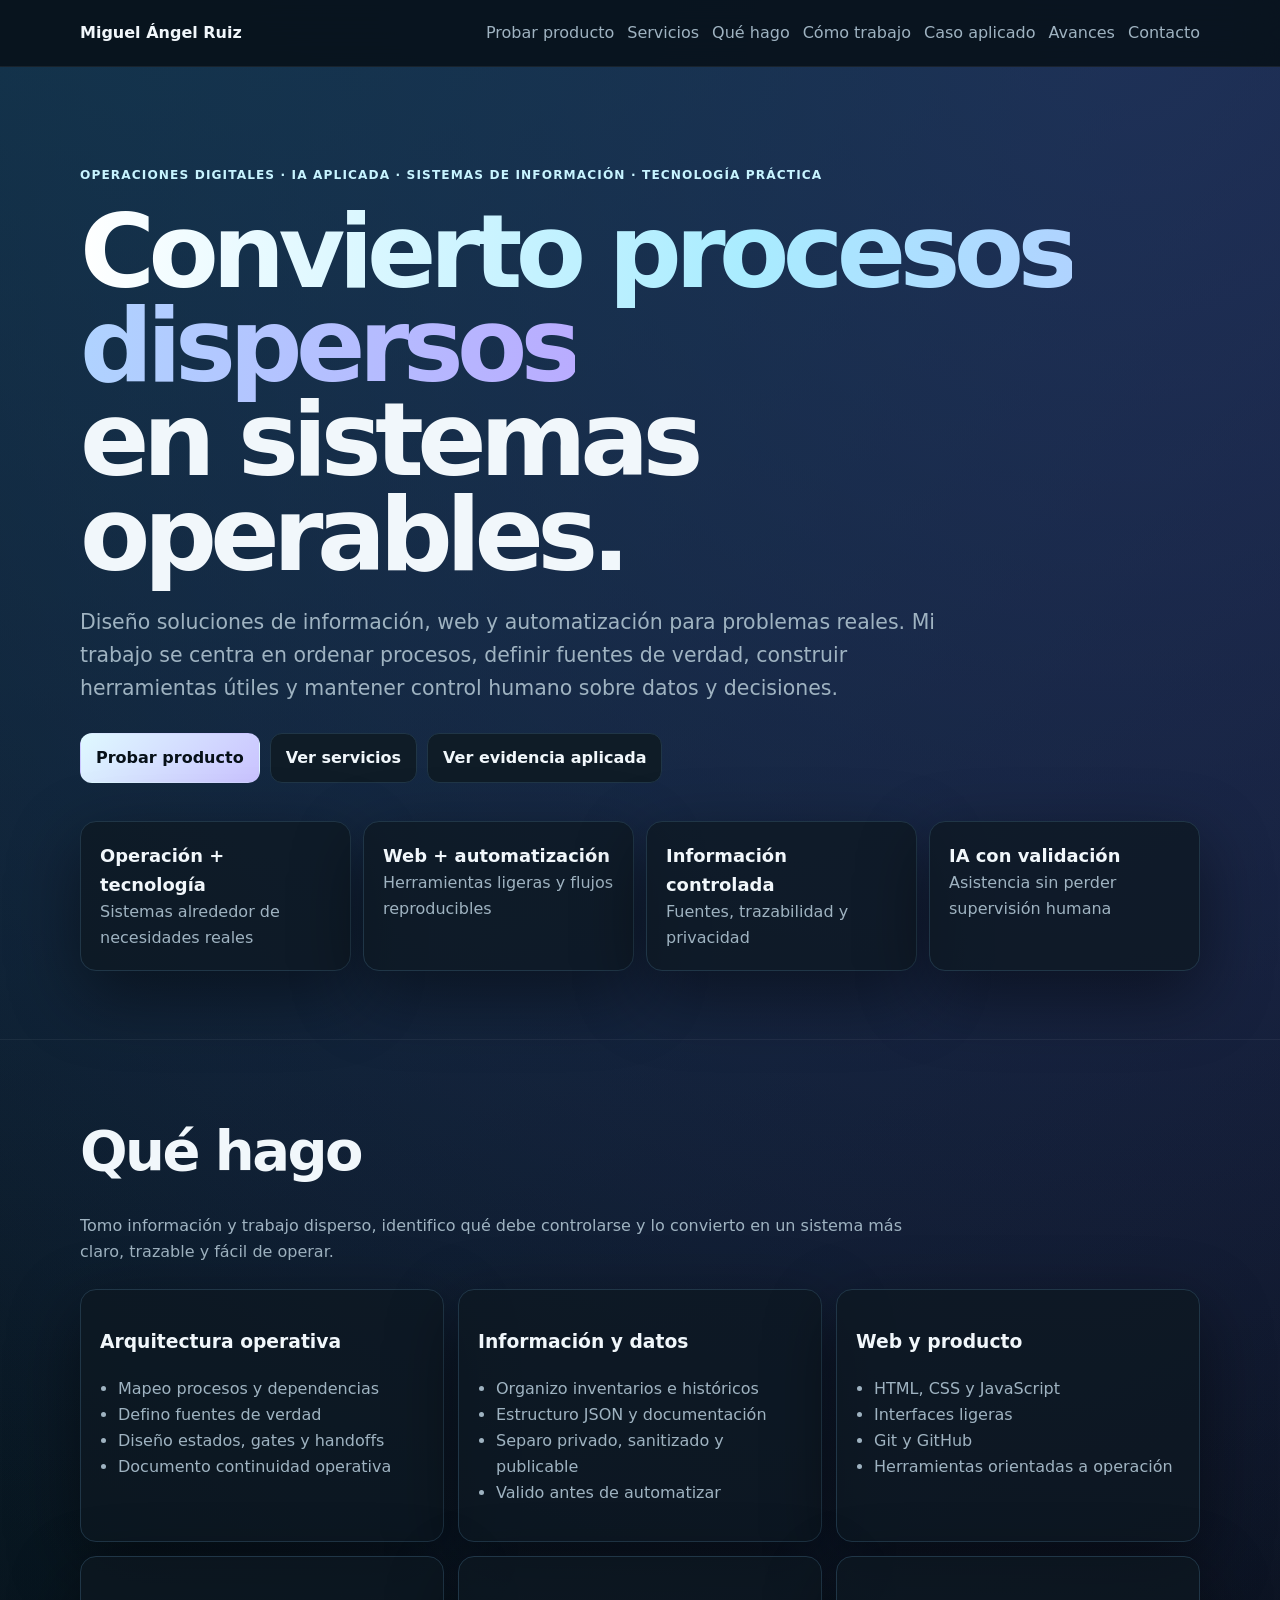
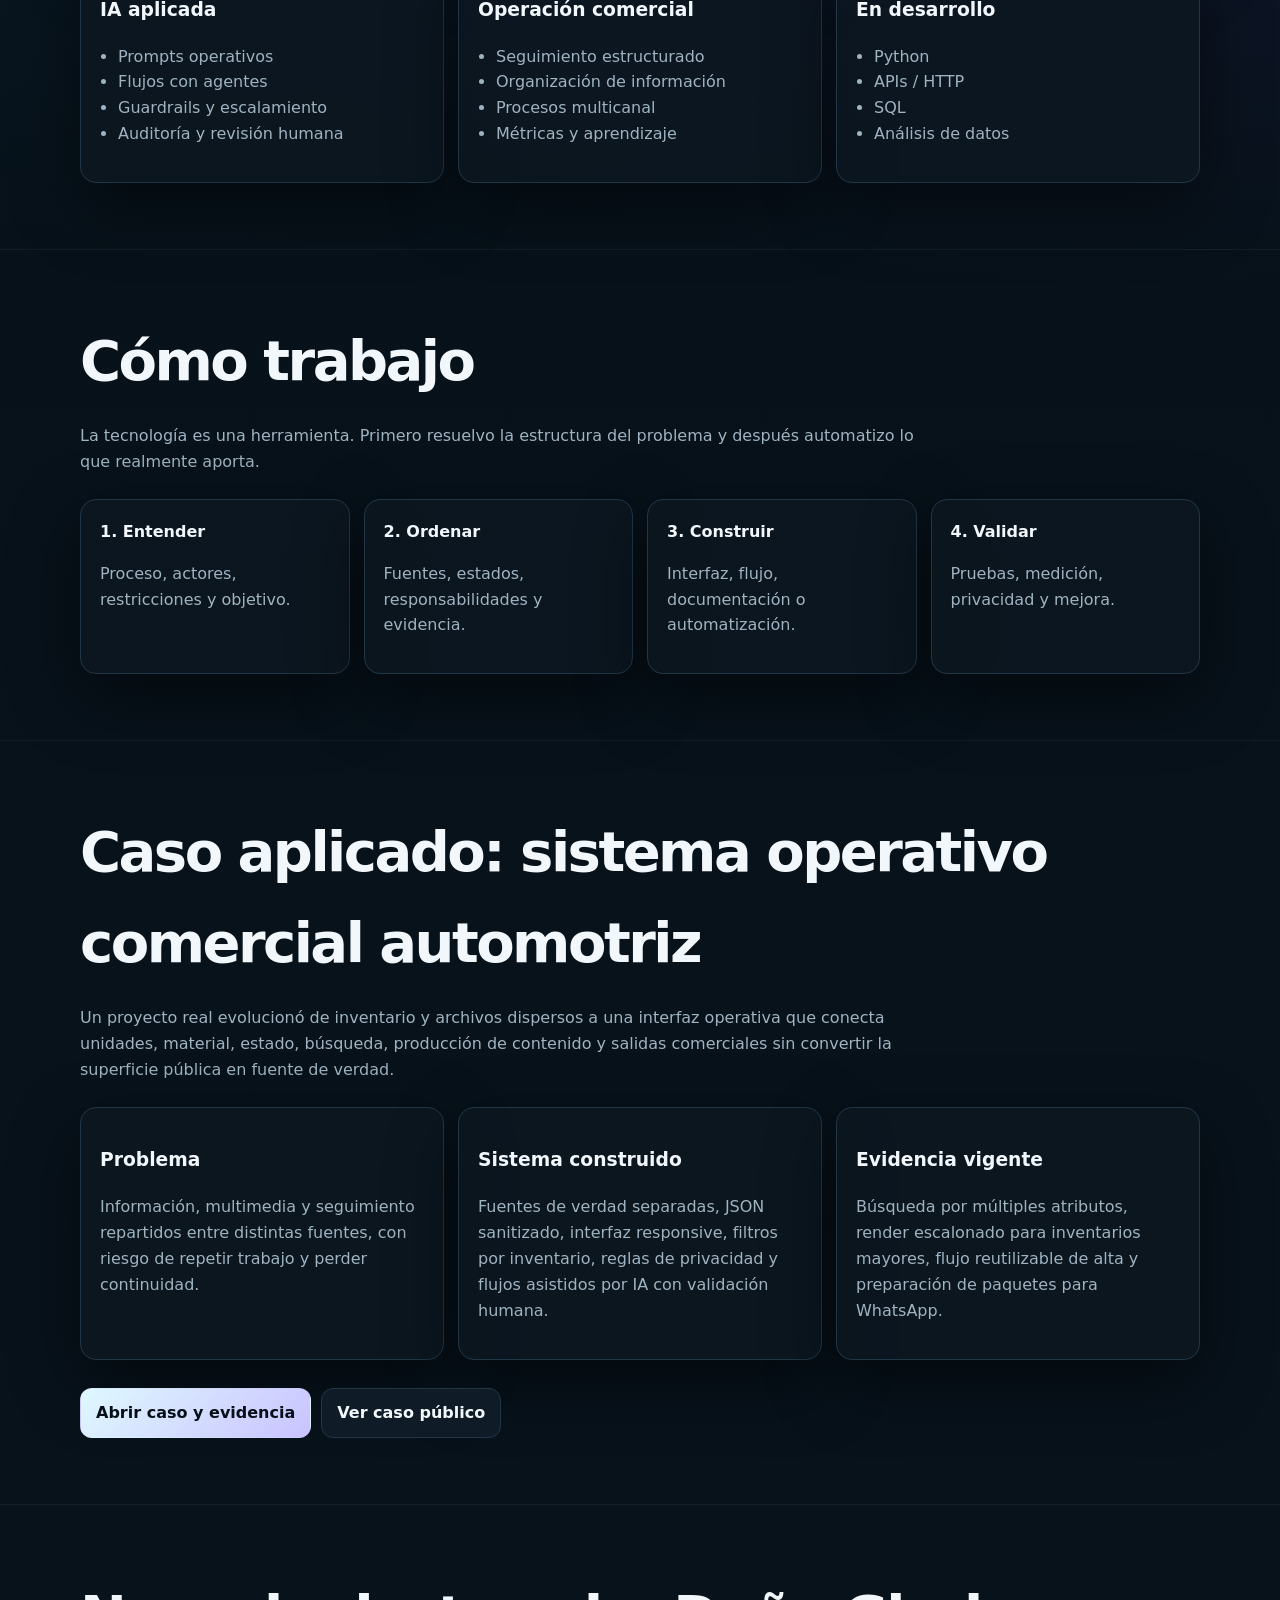
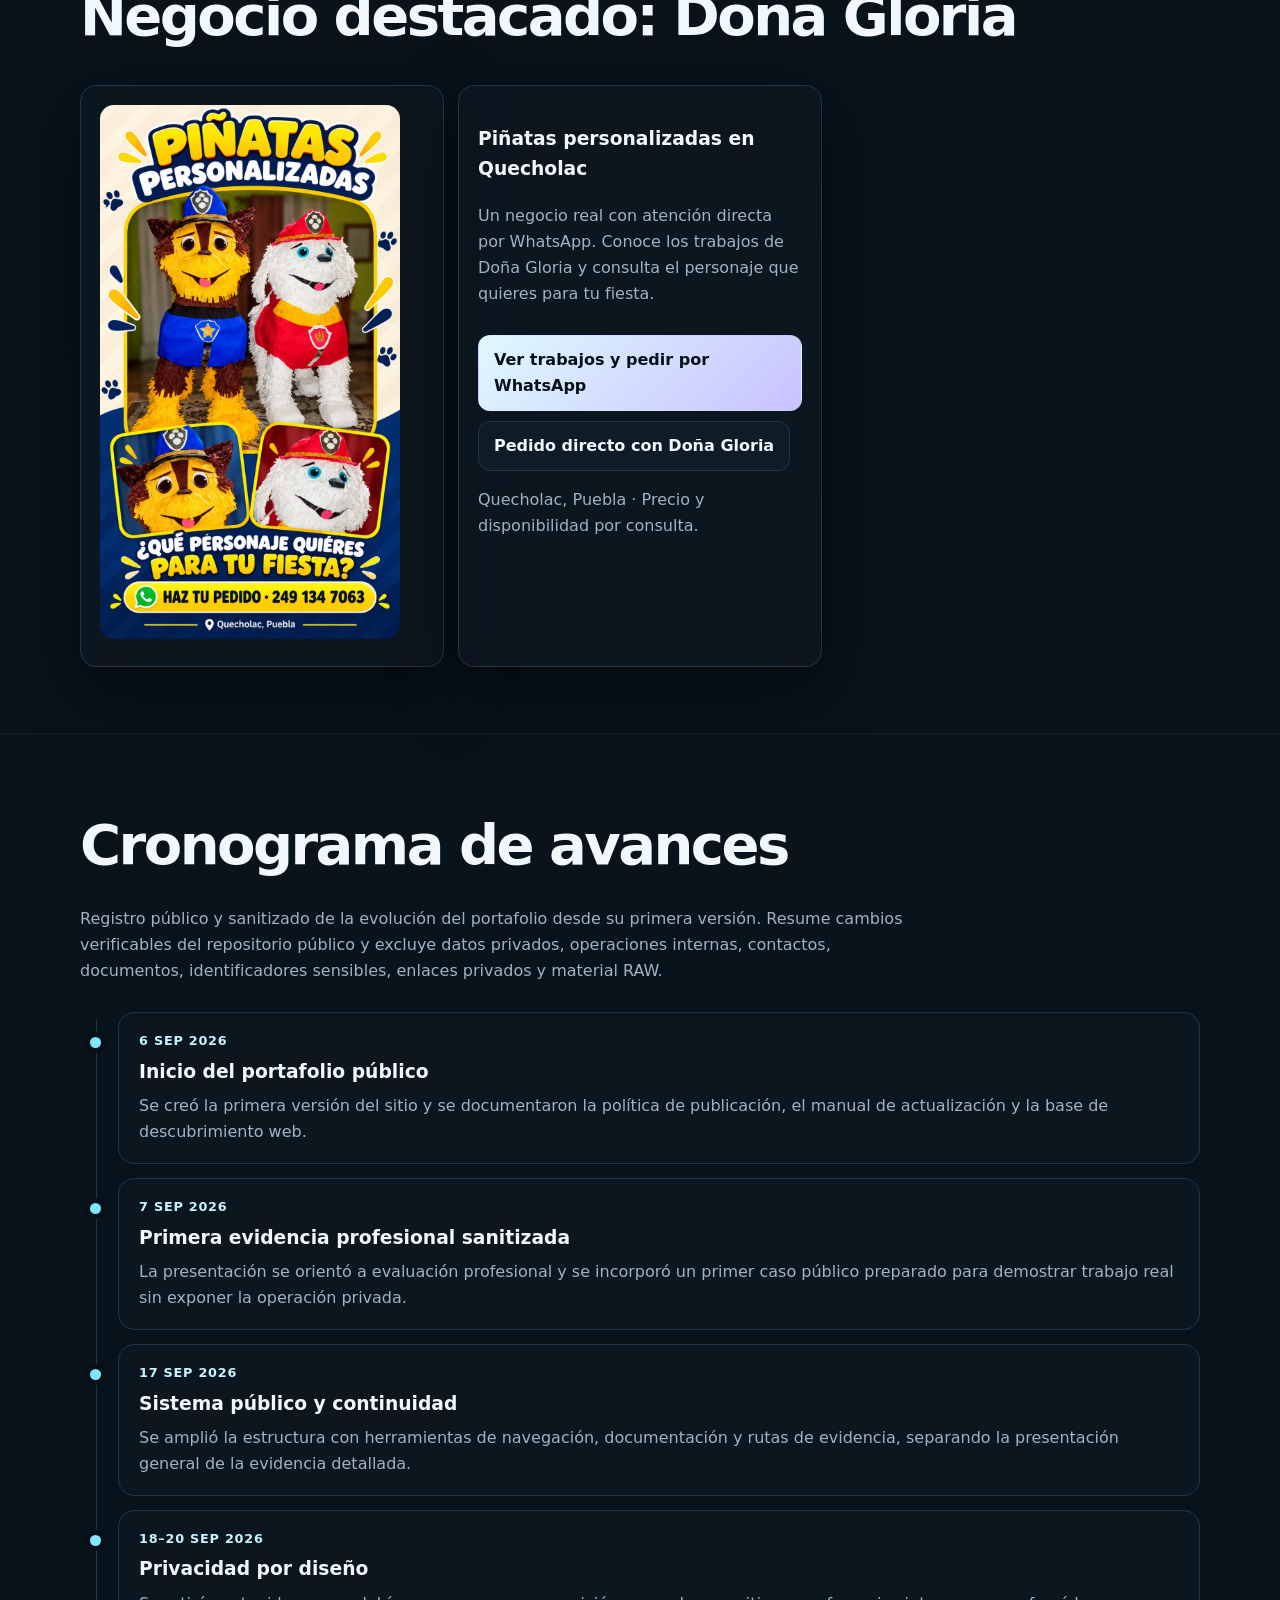
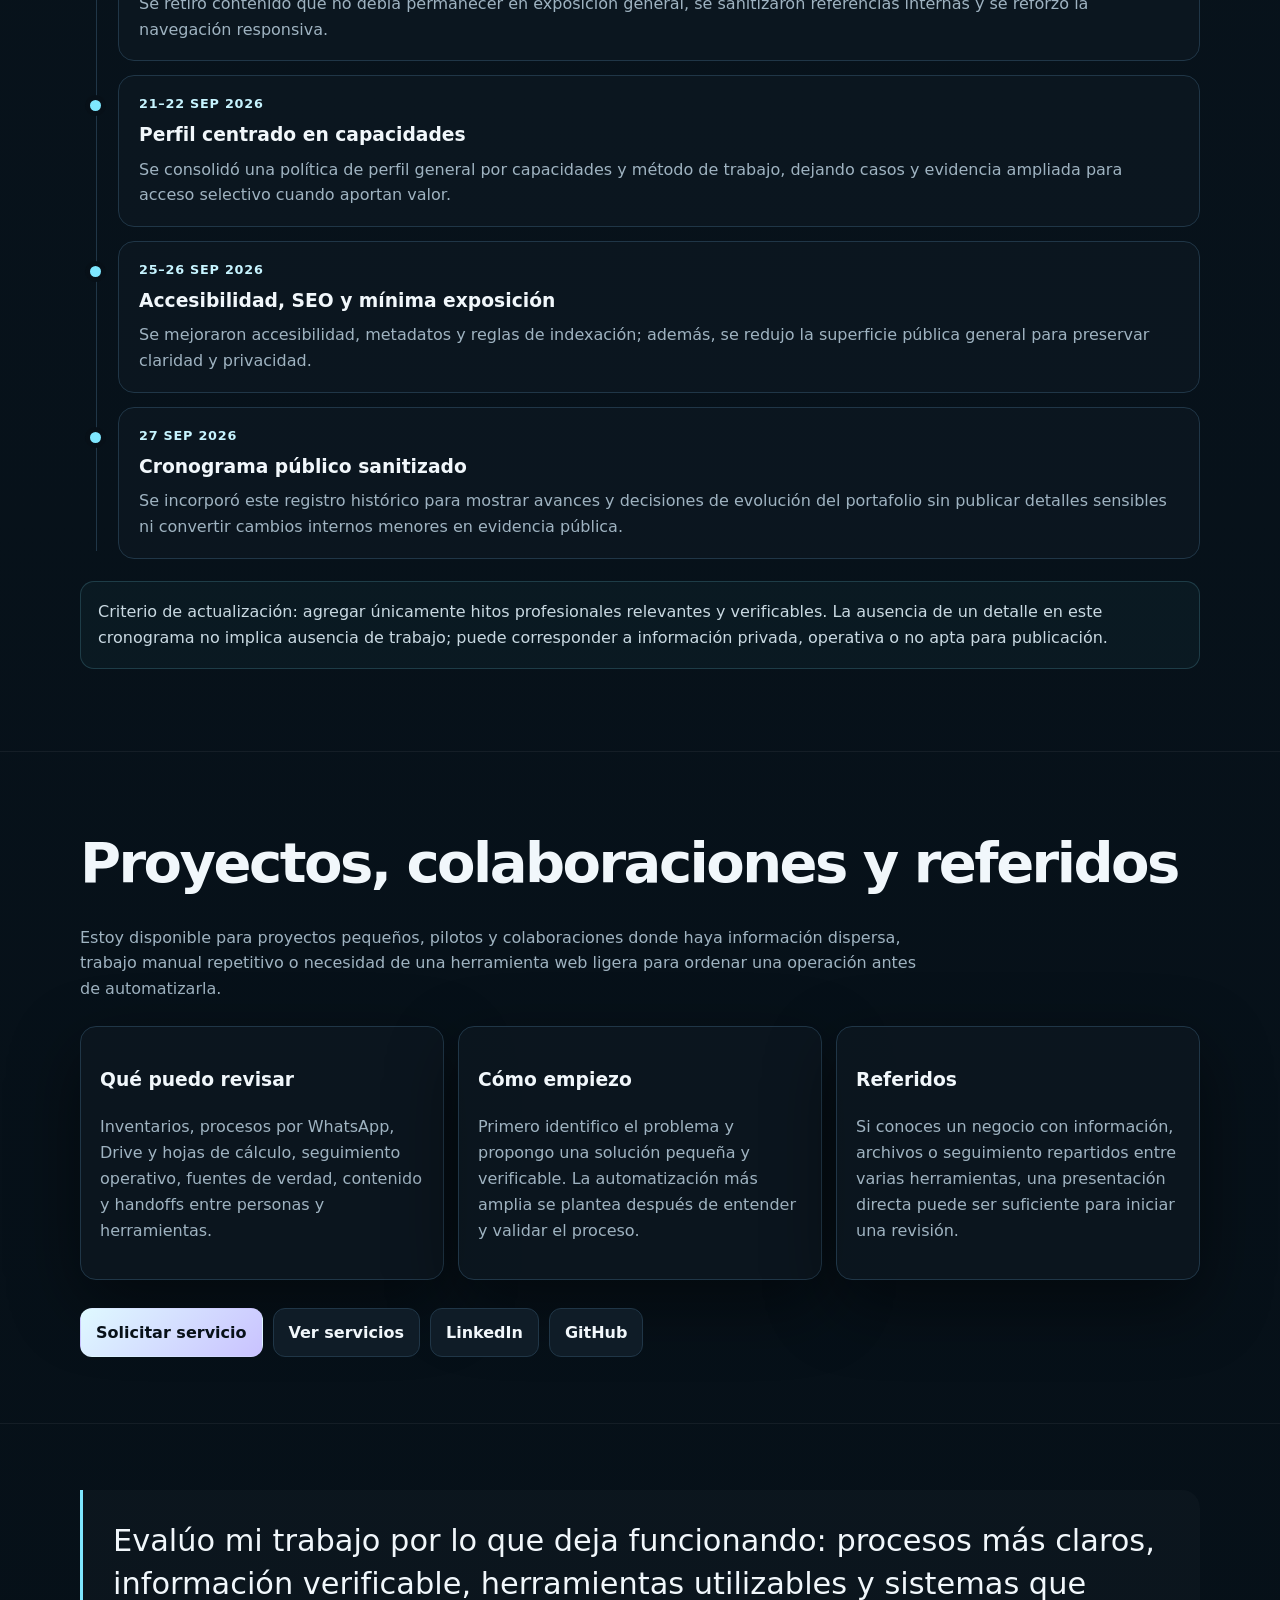
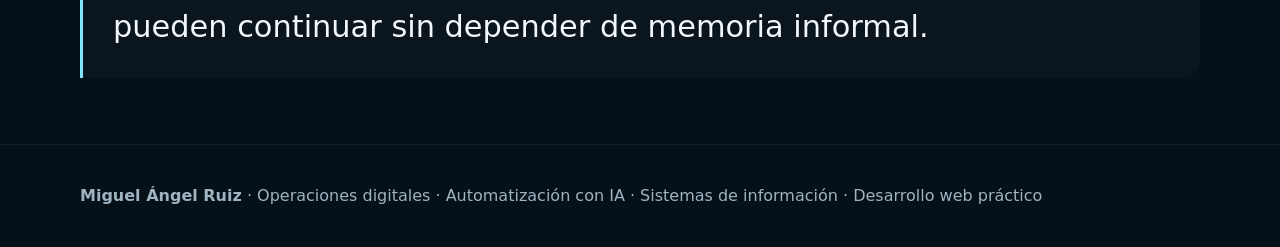
==== index.html @ 65c940d7 "Use verified original PNG for Doña Gloria artwork" ====
<!doctype html>
<html lang="es">
<head>
<meta charset="utf-8">
<meta name="viewport" content="width=device-width,initial-scale=1">
<title>Miguel Ángel Ruiz | Operaciones Digitales, Automatización e IA</title>
<meta name="description" content="Perfil profesional de Miguel Ángel Ruiz: operaciones digitales, automatización con IA, sistemas de información y desarrollo web práctico orientado a problemas reales.">
<meta name="robots" content="index,follow">
<link rel="canonical" href="https://miguelangelruizfull-ai.github.io/">
<meta name="author" content="Miguel Ángel Ruiz">
<meta name="theme-color" content="#071018">
<meta property="og:type" content="website">
<meta property="og:locale" content="es_MX">
<meta property="og:site_name" content="Miguel Ángel Ruiz — Portafolio profesional">
<meta property="og:title" content="Miguel Ángel Ruiz | Operaciones Digitales, Automatización e IA">
<meta property="og:description" content="Operaciones digitales, automatización con IA, sistemas de información y desarrollo web práctico orientado a problemas reales.">
<meta property="og:url" content="https://miguelangelruizfull-ai.github.io/">
<meta name="twitter:card" content="summary">
<meta name="twitter:title" content="Miguel Ángel Ruiz | Operaciones Digitales, Automatización e IA">
<meta name="twitter:description" content="Operaciones digitales, automatización con IA, sistemas de información y desarrollo web práctico orientado a problemas reales.">
<link rel="alternate" hreflang="es-MX" href="https://miguelangelruizfull-ai.github.io/">
<script type="application/ld+json">
{
  "@context": "https://schema.org",
  "@type": "Person",
  "name": "Miguel Ángel Ruiz",
  "url": "https://miguelangelruizfull-ai.github.io/",
  "sameAs": [
    "https://github.com/miguelangelruizfull-ai",
    "https://www.linkedin.com/in/miguel-angel-ruiz-ramirez-8a5991370"
  ],
  "knowsAbout": [
    "Operaciones digitales",
    "Automatización asistida por IA",
    "Sistemas de información",
    "HTML",
    "CSS",
    "JavaScript",
    "Git",
    "GitHub"
  ]
}
</script>
<style>
:root{--bg:#071018;--p:#0d1822;--t:#f1f7fb;--m:#9fb3c1;--l:#203647;--a:#7ee7ff;--max:1120px;--shadow:0 24px 70px #0007}*{box-sizing:border-box}html{scroll-behavior:smooth}body{margin:0;background:radial-gradient(circle at 12% -10%,#123d54 0,transparent 34%),radial-gradient(circle at 88% 0,#2b245b 0,transparent 28%),linear-gradient(180deg,#061018,#08131c 60%,#061018);color:var(--t);font:16px/1.62 system-ui,-apple-system,Segoe UI,sans-serif}.w{width:min(calc(100% - 32px),var(--max));margin:auto}.nav{position:sticky;top:0;z-index:20;background:#071018df;backdrop-filter:blur(18px);border-bottom:1px solid #ffffff10}.navin{min-height:66px;display:flex;justify-content:space-between;align-items:center;gap:18px}.nav a{text-decoration:none;color:inherit}.links{display:flex;gap:13px;flex-wrap:wrap}.links a{color:var(--m)}.hero{padding:94px 0 68px}.k{display:inline-block;color:#c7f4ff;font-weight:850;letter-spacing:.09em;text-transform:uppercase;font-size:.76rem}.hero h1{font-size:clamp(3.2rem,8vw,6.6rem);line-height:.92;letter-spacing:-.065em;margin:18px 0 24px;max-width:1060px}.grad{background:linear-gradient(92deg,#fff,#a9ecff 45%,#b9acff);-webkit-background-clip:text;background-clip:text;color:transparent}.lead{color:var(--m);max-width:880px;font-size:clamp(1.05rem,2vw,1.28rem)}.actions{display:flex;gap:10px;flex-wrap:wrap;margin-top:28px}.btn{display:inline-block;padding:11px 15px;border:1px solid var(--l);border-radius:12px;text-decoration:none;font-weight:800;background:#0f1c27;color:var(--t)}.btn.primary{background:linear-gradient(135deg,#dff9ff,#c9c2ff);color:#071018;border-color:transparent}.stats{display:grid;grid-template-columns:repeat(4,1fr);gap:12px;margin-top:38px}.stat,.box{background:#0c1721bf;border:1px solid var(--l);border-radius:16px;padding:19px;box-shadow:var(--shadow)}.stat b{display:block;font-size:1.12rem}.stat span,.mut{color:var(--m)}section{padding:66px 0;border-top:1px solid #ffffff0e}h2{font-size:clamp(2.1rem,4.5vw,3.5rem);letter-spacing:-.045em;margin:0 0 12px}.intro{color:var(--m);max-width:850px}.cap{display:grid;grid-template-columns:repeat(3,1fr);gap:14px;margin-top:24px}.cap ul{padding-left:18px;color:var(--m)}.flow{display:grid;grid-template-columns:repeat(4,1fr);gap:14px;margin-top:24px}.timeline{position:relative;margin-top:28px;display:grid;gap:14px}.timeline::before{content:"";position:absolute;left:16px;top:8px;bottom:8px;width:1px;background:var(--l)}.milestone{position:relative;margin-left:38px;background:#0c1721bf;border:1px solid var(--l);border-radius:16px;padding:18px 20px}.milestone::before{content:"";position:absolute;left:-29px;top:24px;width:11px;height:11px;border-radius:50%;background:var(--a);box-shadow:0 0 0 5px #071018}.milestone time{display:block;color:#c7f4ff;font-size:.8rem;font-weight:850;letter-spacing:.06em;text-transform:uppercase;margin-bottom:5px}.milestone h3{margin:0 0 6px}.milestone p{margin:0;color:var(--m)}.statement{padding:30px;border-left:3px solid var(--a);background:#ffffff05;border-radius:0 18px 18px 0;font-size:clamp(1.2rem,3vw,1.9rem);line-height:1.4}.notice{border:1px solid #7ee7ff2c;background:#7ee7ff09;border-radius:14px;padding:17px;color:#c9d9e2;margin-top:22px}footer{padding:38px 0;color:var(--m);border-top:1px solid #ffffff0e}@media(max-width:900px){.stats,.cap,.flow{grid-template-columns:1fr 1fr}.navin{align-items:flex-start;flex-direction:column;padding:11px 0}.links{width:100%;overflow-x:auto;white-space:nowrap;padding-bottom:5px}}@media(max-width:580px){.stats,.cap,.flow{grid-template-columns:1fr}.hero{padding-top:62px}.hero h1{font-size:clamp(3rem,16vw,5rem)}}
/* accessibility-root-task */
.skip-link{position:fixed;left:16px;top:12px;z-index:100;padding:10px 14px;border-radius:10px;background:#fff;color:#071018;font-weight:850;text-decoration:none;transform:translateY(-180%);transition:transform .15s ease}
.skip-link:focus{transform:none}
a:focus-visible,button:focus-visible,input:focus-visible{outline:3px solid var(--a);outline-offset:3px}
.links a,.btn{min-height:44px;display:inline-flex;align-items:center}
[id]{scroll-margin-top:86px}
@media(prefers-reduced-motion:reduce){html{scroll-behavior:auto}*,*::before,*::after{animation-duration:.01ms!important;animation-iteration-count:1!important;transition-duration:.01ms!important;scroll-behavior:auto!important}}
@media(forced-colors:active){.grad{background:none;color:CanvasText}.btn.primary{background:ButtonFace;color:ButtonText;border:1px solid ButtonText}.skip-link{background:Canvas;color:CanvasText;border:1px solid CanvasText}}
</style>
</head>
<body>
<a class="skip-link" href="#inicio">Saltar al contenido principal</a>
<nav class="nav" aria-label="Navegación principal"><div class="w navin"><a href="#inicio"><b>Miguel Ángel Ruiz</b></a><div class="links"><a href="probar.html">Probar producto</a><a href="servicios.html">Servicios</a><a href="#capacidad">Qué hago</a><a href="#metodo">Cómo trabajo</a><a href="#caso">Caso aplicado</a><a href="#avances">Avances</a><a href="#contacto">Contacto</a></div></div></nav>
<main id="inicio" tabindex="-1">
<header class="hero"><div class="w"><div class="k">Operaciones digitales · IA aplicada · Sistemas de información · Tecnología práctica</div><h1><span class="grad">Convierto procesos dispersos</span><br>en sistemas operables.</h1><p class="lead">Diseño soluciones de información, web y automatización para problemas reales. Mi trabajo se centra en ordenar procesos, definir fuentes de verdad, construir herramientas útiles y mantener control humano sobre datos y decisiones.</p><div class="actions"><a class="btn primary" href="probar.html">Probar producto</a><a class="btn" href="servicios.html">Ver servicios</a><a class="btn" href="/casos/afl-autos/" target="_blank" rel="noopener noreferrer">Ver evidencia aplicada</a></div><div class="stats"><div class="stat"><b>Operación + tecnología</b><span>Sistemas alrededor de necesidades reales</span></div><div class="stat"><b>Web + automatización</b><span>Herramientas ligeras y flujos reproducibles</span></div><div class="stat"><b>Información controlada</b><span>Fuentes, trazabilidad y privacidad</span></div><div class="stat"><b>IA con validación</b><span>Asistencia sin perder supervisión humana</span></div></div></div></header>

<section id="capacidad"><div class="w"><h2>Qué hago</h2><p class="intro">Tomo información y trabajo disperso, identifico qué debe controlarse y lo convierto en un sistema más claro, trazable y fácil de operar.</p><div class="cap"><div class="box"><h3>Arquitectura operativa</h3><ul><li>Mapeo procesos y dependencias</li><li>Defino fuentes de verdad</li><li>Diseño estados, gates y handoffs</li><li>Documento continuidad operativa</li></ul></div><div class="box"><h3>Información y datos</h3><ul><li>Organizo inventarios e históricos</li><li>Estructuro JSON y documentación</li><li>Separo privado, sanitizado y publicable</li><li>Valido antes de automatizar</li></ul></div><div class="box"><h3>Web y producto</h3><ul><li>HTML, CSS y JavaScript</li><li>Interfaces ligeras</li><li>Git y GitHub</li><li>Herramientas orientadas a operación</li></ul></div><div class="box"><h3>IA aplicada</h3><ul><li>Prompts operativos</li><li>Flujos con agentes</li><li>Guardrails y escalamiento</li><li>Auditoría y revisión humana</li></ul></div><div class="box"><h3>Operación comercial</h3><ul><li>Seguimiento estructurado</li><li>Organización de información</li><li>Procesos multicanal</li><li>Métricas y aprendizaje</li></ul></div><div class="box"><h3>En desarrollo</h3><ul><li>Python</li><li>APIs / HTTP</li><li>SQL</li><li>Análisis de datos</li></ul></div></div></div></section>

<section id="metodo"><div class="w"><h2>Cómo trabajo</h2><p class="intro">La tecnología es una herramienta. Primero resuelvo la estructura del problema y después automatizo lo que realmente aporta.</p><div class="flow"><div class="box"><b>1. Entender</b><p class="mut">Proceso, actores, restricciones y objetivo.</p></div><div class="box"><b>2. Ordenar</b><p class="mut">Fuentes, estados, responsabilidades y evidencia.</p></div><div class="box"><b>3. Construir</b><p class="mut">Interfaz, flujo, documentación o automatización.</p></div><div class="box"><b>4. Validar</b><p class="mut">Pruebas, medición, privacidad y mejora.</p></div></div></div></section>


<section id="caso"><div class="w">
<h2>Caso aplicado: sistema operativo comercial automotriz</h2>
<p class="intro">Un proyecto real evolucionó de inventario y archivos dispersos a una interfaz operativa que conecta unidades, material, estado, búsqueda, producción de contenido y salidas comerciales sin convertir la superficie pública en fuente de verdad.</p>
<div class="cap">
  <div class="box"><h3>Problema</h3><p class="mut">Información, multimedia y seguimiento repartidos entre distintas fuentes, con riesgo de repetir trabajo y perder continuidad.</p></div>
  <div class="box"><h3>Sistema construido</h3><p class="mut">Fuentes de verdad separadas, JSON sanitizado, interfaz responsive, filtros por inventario, reglas de privacidad y flujos asistidos por IA con validación humana.</p></div>
  <div class="box"><h3>Evidencia vigente</h3><p class="mut">Búsqueda por múltiples atributos, render escalonado para inventarios mayores, flujo reutilizable de alta y preparación de paquetes para WhatsApp.</p></div>
</div>
<div class="actions"><a class="btn primary" href="/casos/afl-autos/" target="_blank" rel="noopener noreferrer">Abrir caso y evidencia</a><a class="btn" href="/casos/afl-autos/" target="_blank" rel="noopener noreferrer">Ver caso público</a></div>
</div></section>

<section id="negocio-destacado"><div class="w"><h2>Negocio destacado: Doña Gloria</h2><div class="cap"><div class="box"><img src="/assets/dona-gloria-pinatas.png" alt="Piñatas personalizadas de Doña Gloria en Quecholac" width="300" height="533" loading="lazy" style="width:100%;max-width:300px;height:auto;border-radius:14px"></div><div class="box" style="grid-column:auto"><h3>Piñatas personalizadas en Quecholac</h3><p class="mut">Un negocio real con atención directa por WhatsApp. Conoce los trabajos de Doña Gloria y consulta el personaje que quieres para tu fiesta.</p><div class="actions"><a class="btn primary" href="/negocios/pinatas-personalizadas-quecholac/">Ver trabajos y pedir por WhatsApp</a><a class="btn" href="https://wa.me/522491347063?text=Hola%20Do%C3%B1a%20Gloria%2C%20vi%20sus%20pi%C3%B1atas%20personalizadas%20en%20Quecholac%20y%20quiero%20consultar%20un%20pedido." target="_blank" rel="noopener noreferrer">Pedido directo con Doña Gloria</a></div><p class="mut">Quecholac, Puebla · Precio y disponibilidad por consulta.</p></div></div></div></section>
<section id="avances"><div class="w">
<h2>Cronograma de avances</h2>
<p class="intro">Registro público y sanitizado de la evolución del portafolio desde su primera versión. Resume cambios verificables del repositorio público y excluye datos privados, operaciones internas, contactos, documentos, identificadores sensibles, enlaces privados y material RAW.</p>
<div class="timeline" aria-label="Cronograma de avances del portafolio">
<article class="milestone"><time datetime="2026-09-06">6 sep 2026</time><h3>Inicio del portafolio público</h3><p>Se creó la primera versión del sitio y se documentaron la política de publicación, el manual de actualización y la base de descubrimiento web.</p></article>
<article class="milestone"><time datetime="2026-09-07">7 sep 2026</time><h3>Primera evidencia profesional sanitizada</h3><p>La presentación se orientó a evaluación profesional y se incorporó un primer caso público preparado para demostrar trabajo real sin exponer la operación privada.</p></article>
<article class="milestone"><time datetime="2026-09-17">17 sep 2026</time><h3>Sistema público y continuidad</h3><p>Se amplió la estructura con herramientas de navegación, documentación y rutas de evidencia, separando la presentación general de la evidencia detallada.</p></article>
<article class="milestone"><time datetime="2026-09-18">18–20 sep 2026</time><h3>Privacidad por diseño</h3><p>Se retiró contenido que no debía permanecer en exposición general, se sanitizaron referencias internas y se reforzó la navegación responsiva.</p></article>
<article class="milestone"><time datetime="2026-09-21">21–22 sep 2026</time><h3>Perfil centrado en capacidades</h3><p>Se consolidó una política de perfil general por capacidades y método de trabajo, dejando casos y evidencia ampliada para acceso selectivo cuando aportan valor.</p></article>
<article class="milestone"><time datetime="2026-09-25">25–26 sep 2026</time><h3>Accesibilidad, SEO y mínima exposición</h3><p>Se mejoraron accesibilidad, metadatos y reglas de indexación; además, se redujo la superficie pública general para preservar claridad y privacidad.</p></article>
<article class="milestone"><time datetime="2026-09-27">27 sep 2026</time><h3>Cronograma público sanitizado</h3><p>Se incorporó este registro histórico para mostrar avances y decisiones de evolución del portafolio sin publicar detalles sensibles ni convertir cambios internos menores en evidencia pública.</p></article>
</div>
<p class="notice">Criterio de actualización: agregar únicamente hitos profesionales relevantes y verificables. La ausencia de un detalle en este cronograma no implica ausencia de trabajo; puede corresponder a información privada, operativa o no apta para publicación.</p>
</div></section>

<section id="contacto"><div class="w">
<h2>Proyectos, colaboraciones y referidos</h2>
<p class="intro">Estoy disponible para proyectos pequeños, pilotos y colaboraciones donde haya información dispersa, trabajo manual repetitivo o necesidad de una herramienta web ligera para ordenar una operación antes de automatizarla.</p>
<div class="cap">
  <div class="box"><h3>Qué puedo revisar</h3><p class="mut">Inventarios, procesos por WhatsApp, Drive y hojas de cálculo, seguimiento operativo, fuentes de verdad, contenido y handoffs entre personas y herramientas.</p></div>
  <div class="box"><h3>Cómo empiezo</h3><p class="mut">Primero identifico el problema y propongo una solución pequeña y verificable. La automatización más amplia se plantea después de entender y validar el proceso.</p></div>
  <div class="box"><h3>Referidos</h3><p class="mut">Si conoces un negocio con información, archivos o seguimiento repartidos entre varias herramientas, una presentación directa puede ser suficiente para iniciar una revisión.</p></div>
</div>
<div class="actions"><a class="btn primary" href="servicios.html#solicitar">Solicitar servicio</a><a class="btn" href="servicios.html">Ver servicios</a><a class="btn" href="https://www.linkedin.com/in/miguel-angel-ruiz-ramirez-8a5991370" target="_blank" rel="me noopener noreferrer">LinkedIn</a><a class="btn" href="https://github.com/miguelangelruizfull-ai" target="_blank" rel="me noopener noreferrer">GitHub</a></div>
</div></section>

<section><div class="w"><div class="statement">Evalúo mi trabajo por lo que deja funcionando: procesos más claros, información verificable, herramientas utilizables y sistemas que pueden continuar sin depender de memoria informal.</div></div></section>

</main>
<footer><div class="w"><b>Miguel Ángel Ruiz</b> · Operaciones digitales · Automatización con IA · Sistemas de información · Desarrollo web práctico</div></footer>
</body>
</html>
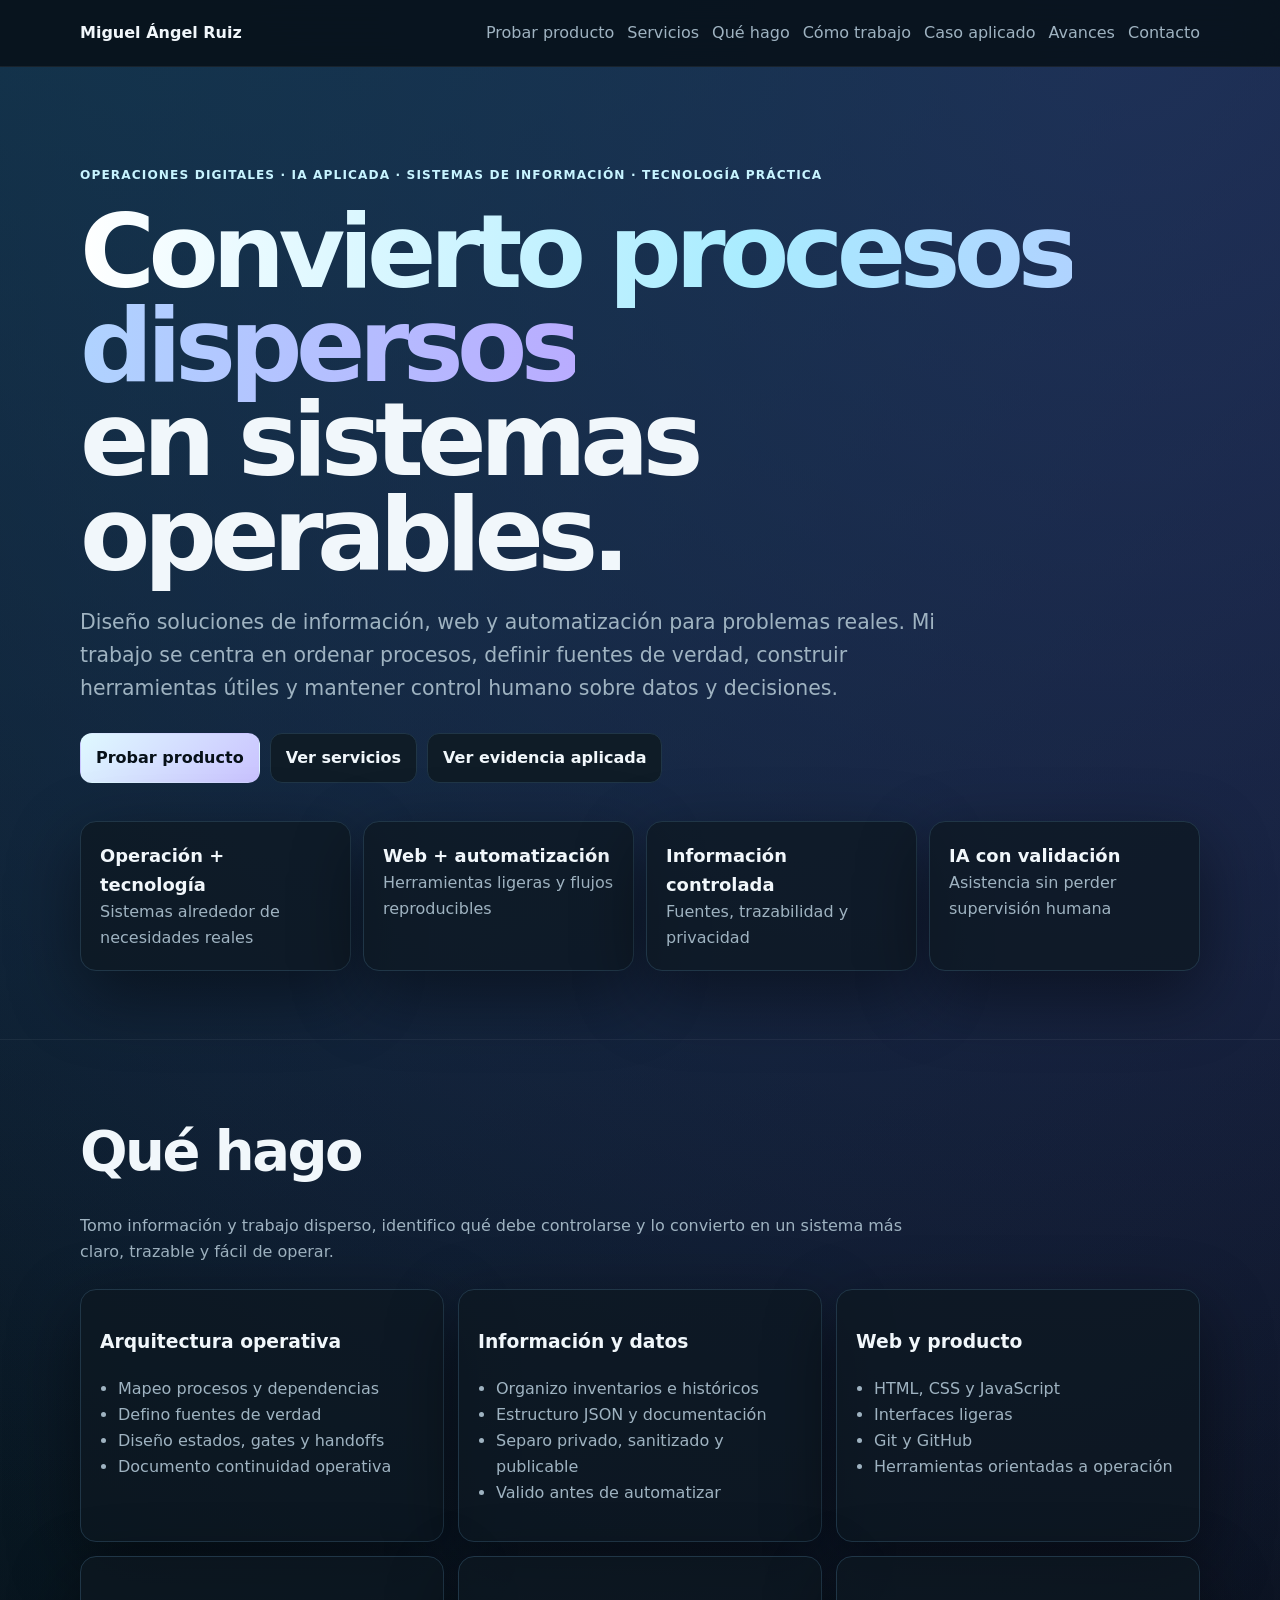
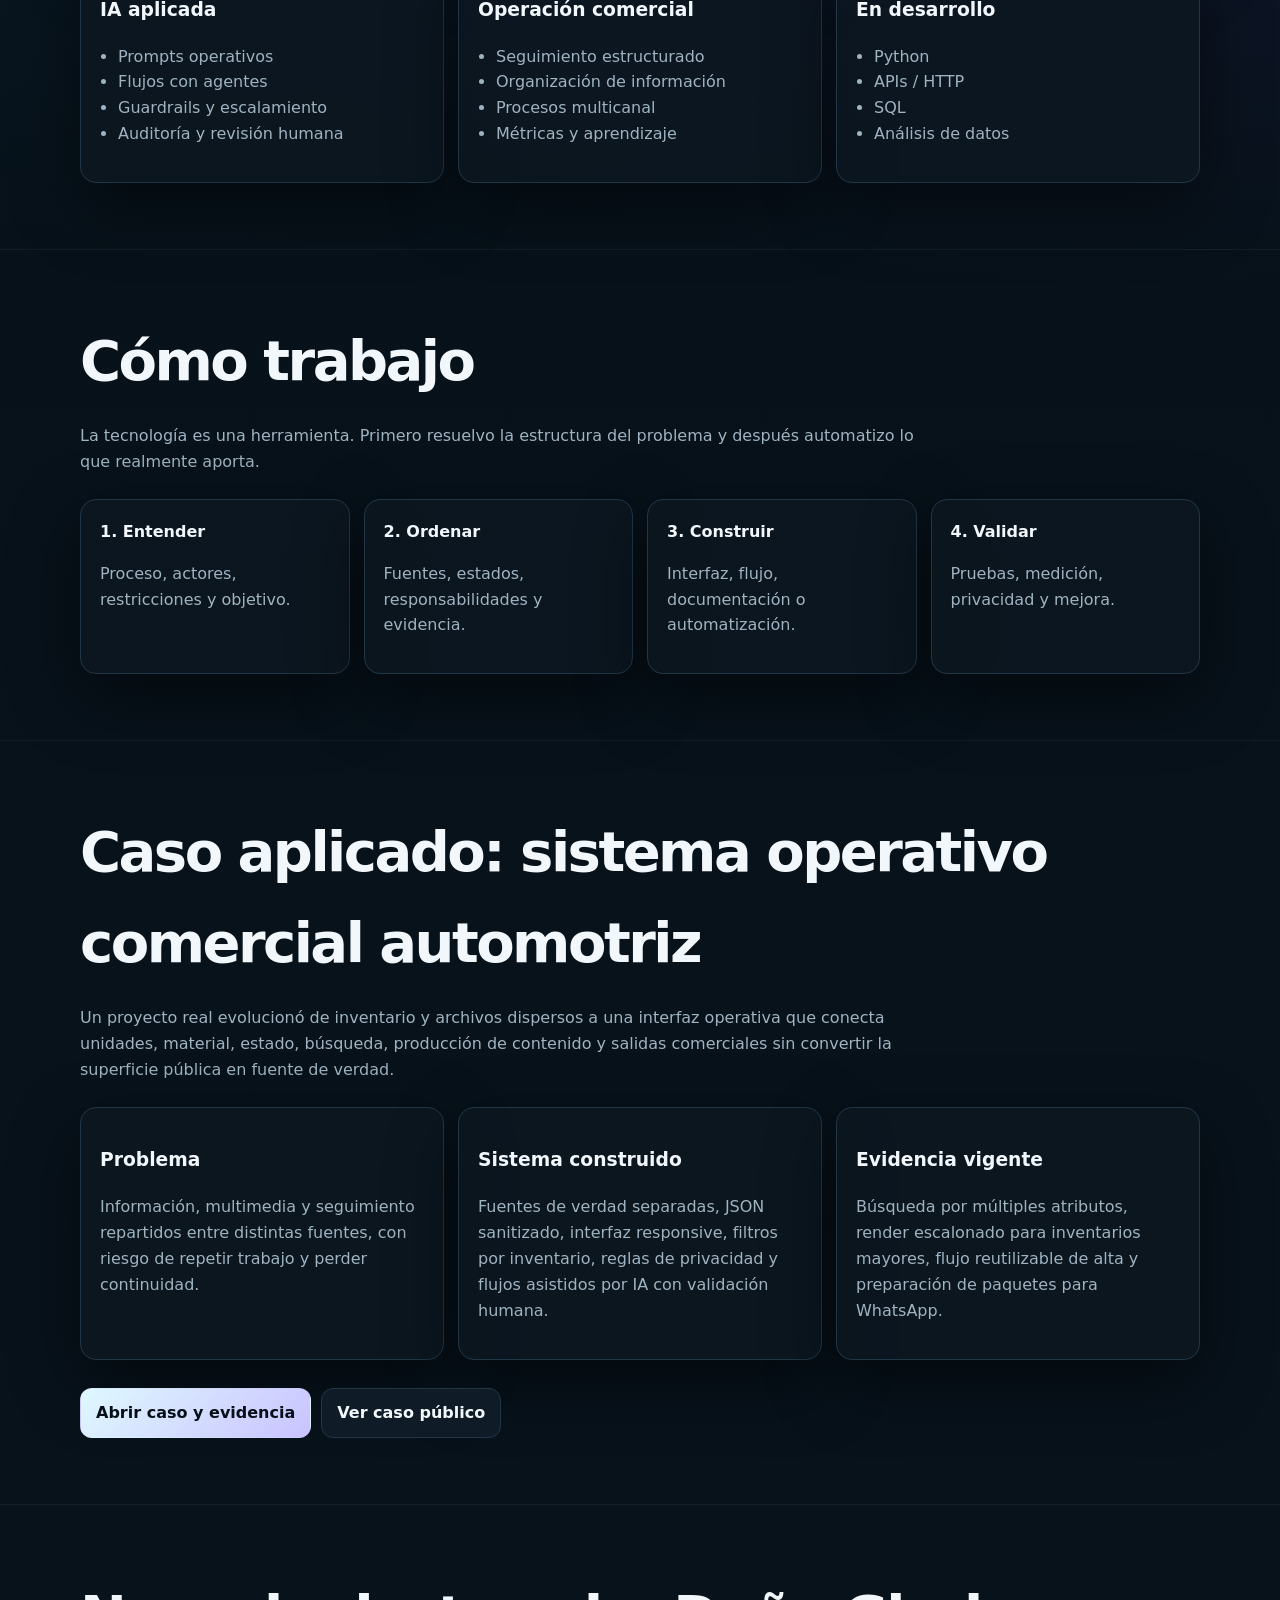
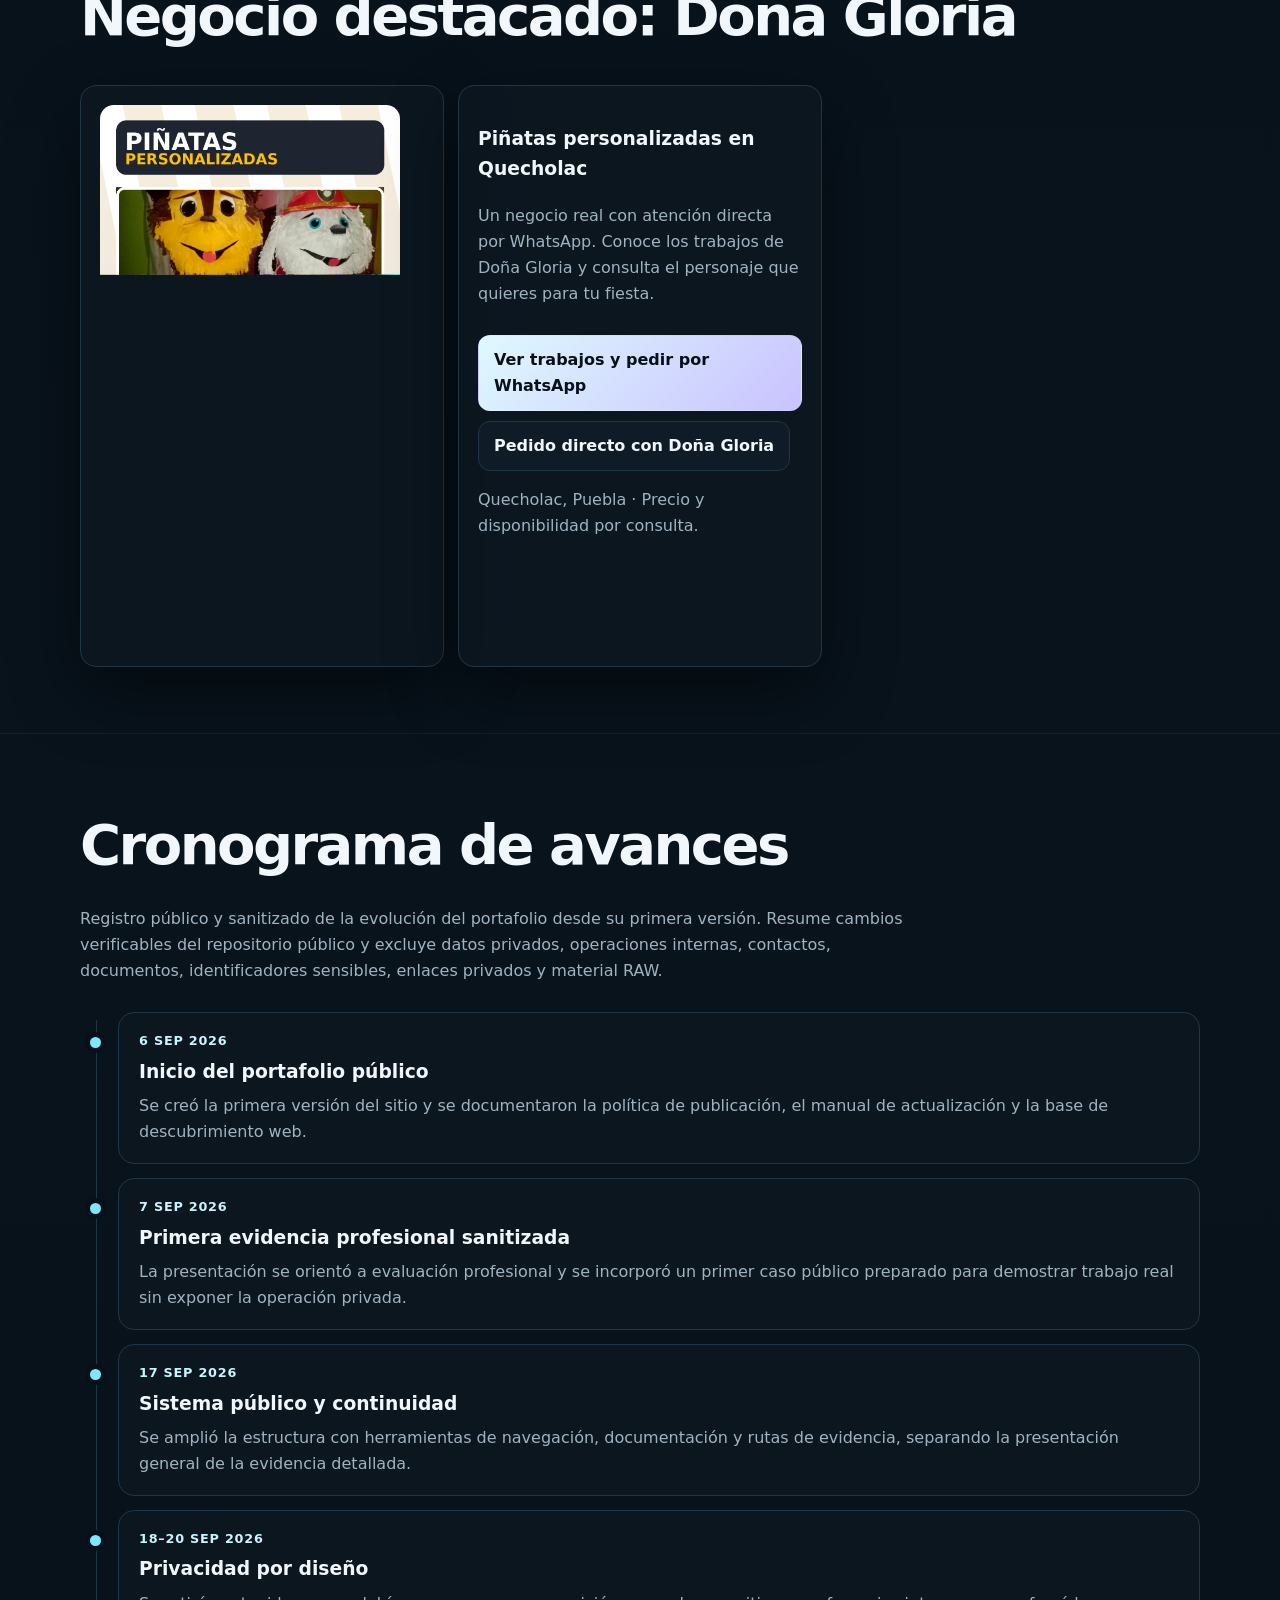
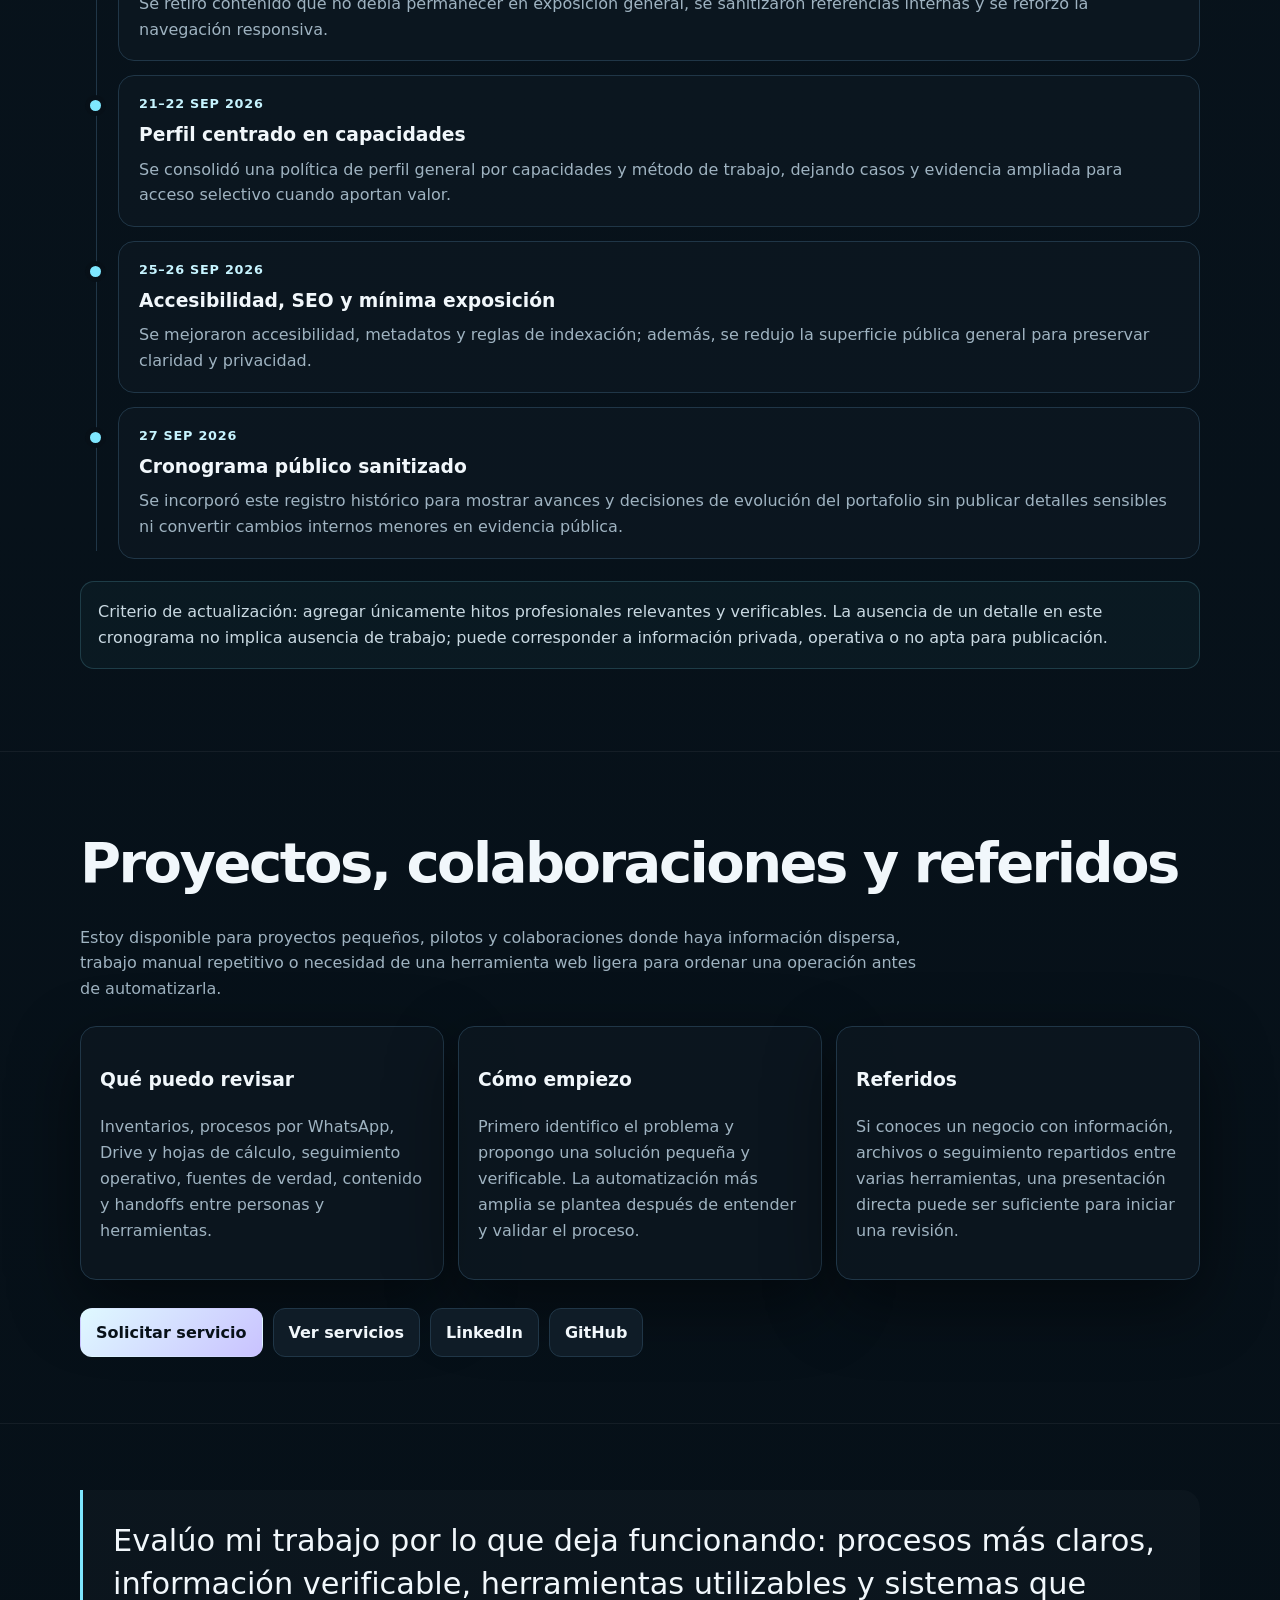
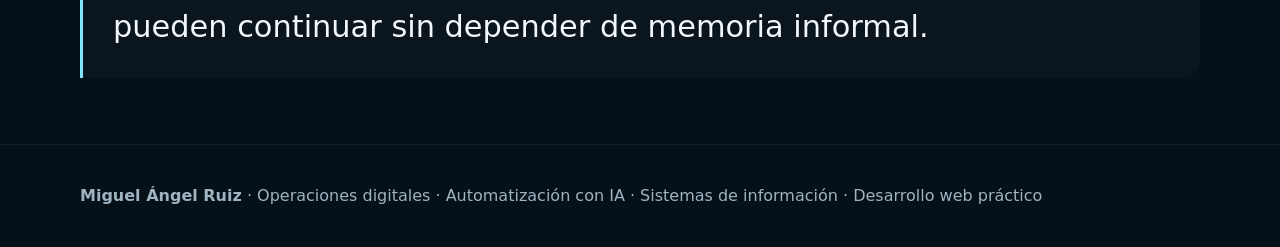
==== commit c603b259: "Publish full-resolution Drive originals, real work gallery and local product positioning" ====
--- a/index.html
+++ b/index.html
@@ -75,7 +75,7 @@
 <div class="actions"><a class="btn primary" href="/casos/afl-autos/" target="_blank" rel="noopener noreferrer">Abrir caso y evidencia</a><a class="btn" href="/casos/afl-autos/" target="_blank" rel="noopener noreferrer">Ver caso público</a></div>
 </div></section>
 
-<section id="negocio-destacado"><div class="w"><h2>Negocio destacado: Doña Gloria</h2><div class="cap"><div class="box"><img src="/assets/dona-gloria-pinatas.png" alt="Piñatas personalizadas de Doña Gloria en Quecholac" width="300" height="533" loading="lazy" style="width:100%;max-width:300px;height:auto;border-radius:14px"></div><div class="box" style="grid-column:auto"><h3>Piñatas personalizadas en Quecholac</h3><p class="mut">Un negocio real con atención directa por WhatsApp. Conoce los trabajos de Doña Gloria y consulta el personaje que quieres para tu fiesta.</p><div class="actions"><a class="btn primary" href="/negocios/pinatas-personalizadas-quecholac/">Ver trabajos y pedir por WhatsApp</a><a class="btn" href="https://wa.me/522491347063?text=Hola%20Do%C3%B1a%20Gloria%2C%20vi%20sus%20pi%C3%B1atas%20personalizadas%20en%20Quecholac%20y%20quiero%20consultar%20un%20pedido." target="_blank" rel="noopener noreferrer">Pedido directo con Doña Gloria</a></div><p class="mut">Quecholac, Puebla · Precio y disponibilidad por consulta.</p></div></div></div></section>
+<section id="negocio-destacado"><div class="w"><h2>Negocio destacado: Doña Gloria</h2><div class="cap"><div class="box"><img src="/assets/dona-gloria-pinatas-original-20261005.png" alt="Piñatas personalizadas de Doña Gloria en Quecholac" width="1080" height="1920" loading="lazy" style="width:100%;max-width:300px;height:auto;border-radius:14px"></div><div class="box" style="grid-column:auto"><h3>Piñatas personalizadas en Quecholac</h3><p class="mut">Un negocio real con atención directa por WhatsApp. Conoce los trabajos de Doña Gloria y consulta el personaje que quieres para tu fiesta.</p><div class="actions"><a class="btn primary" href="/negocios/pinatas-personalizadas-quecholac/">Ver trabajos y pedir por WhatsApp</a><a class="btn" href="https://wa.me/522491347063?text=Hola%20Do%C3%B1a%20Gloria%2C%20vi%20sus%20pi%C3%B1atas%20personalizadas%20en%20Quecholac%20y%20quiero%20consultar%20un%20pedido." target="_blank" rel="noopener noreferrer">Pedido directo con Doña Gloria</a></div><p class="mut">Quecholac, Puebla · Precio y disponibilidad por consulta.</p></div></div></div></section>
 <section id="avances"><div class="w">
 <h2>Cronograma de avances</h2>
 <p class="intro">Registro público y sanitizado de la evolución del portafolio desde su primera versión. Resume cambios verificables del repositorio público y excluye datos privados, operaciones internas, contactos, documentos, identificadores sensibles, enlaces privados y material RAW.</p>
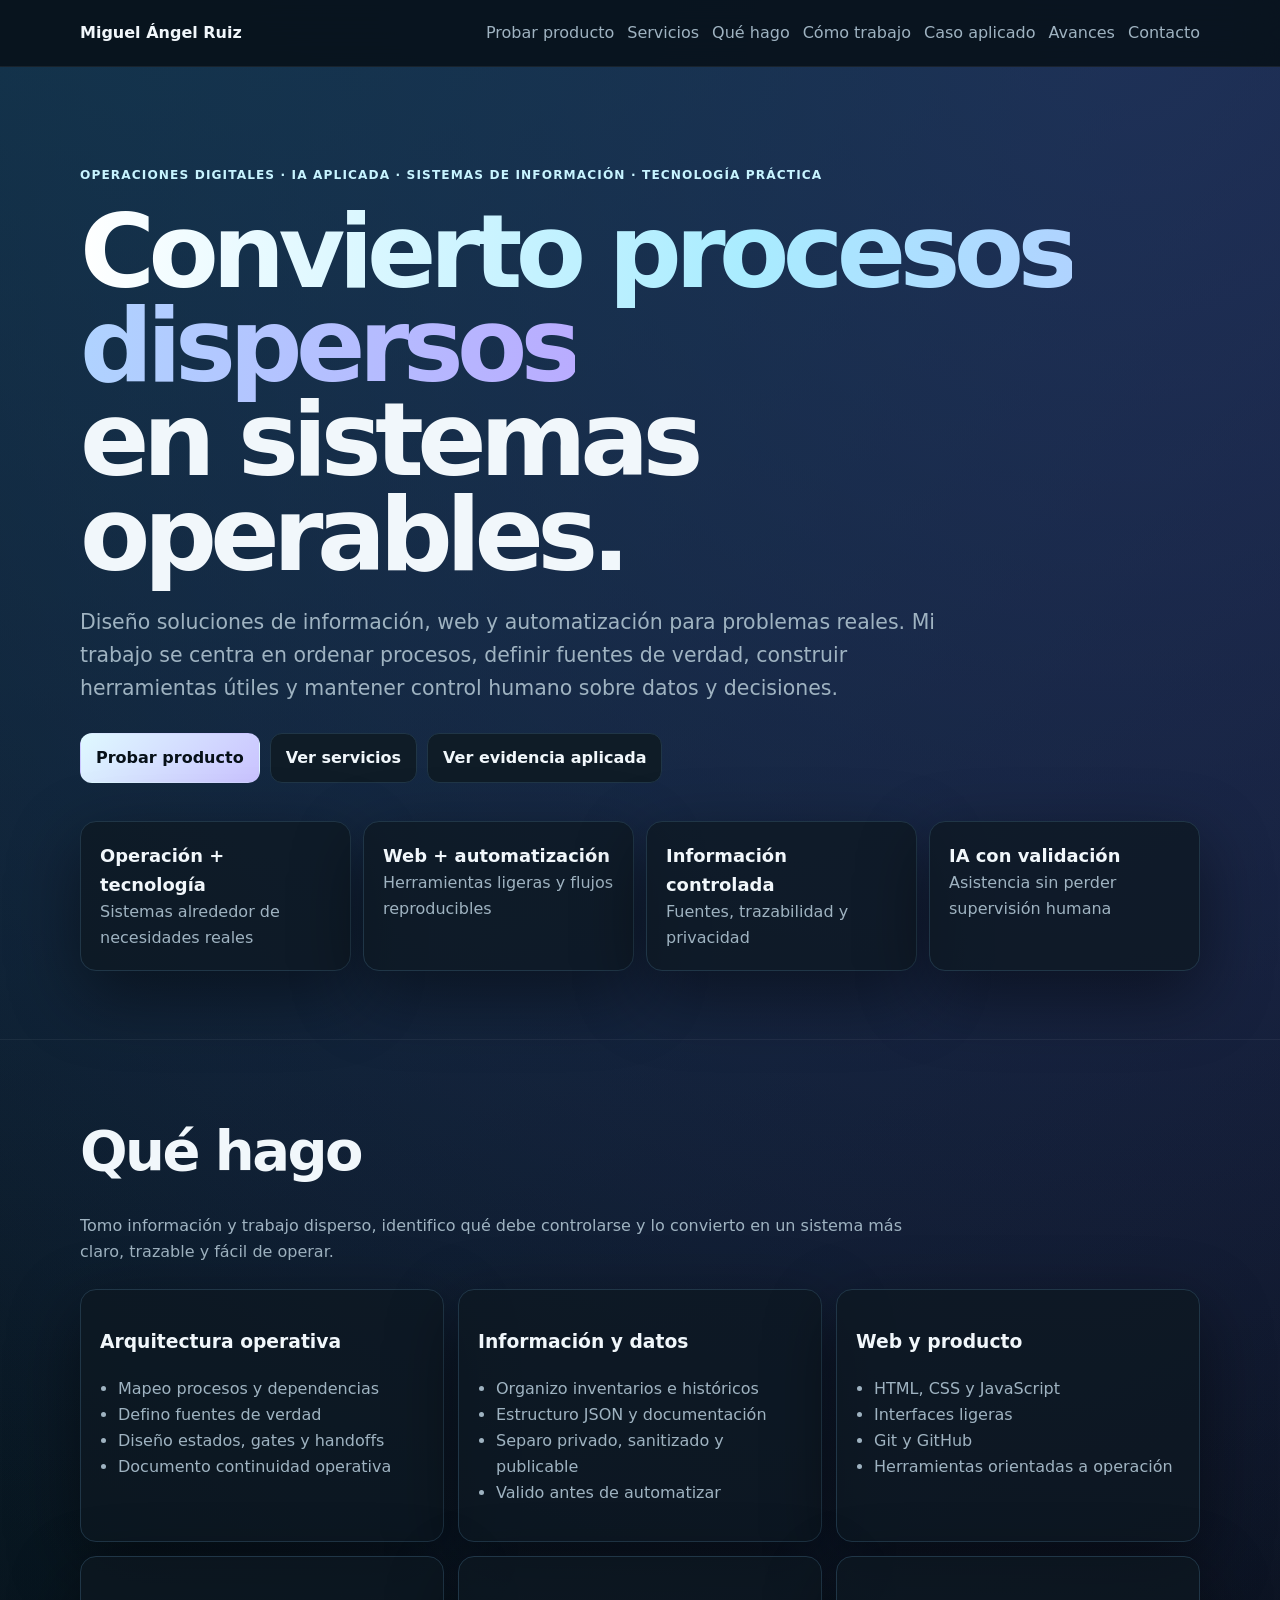
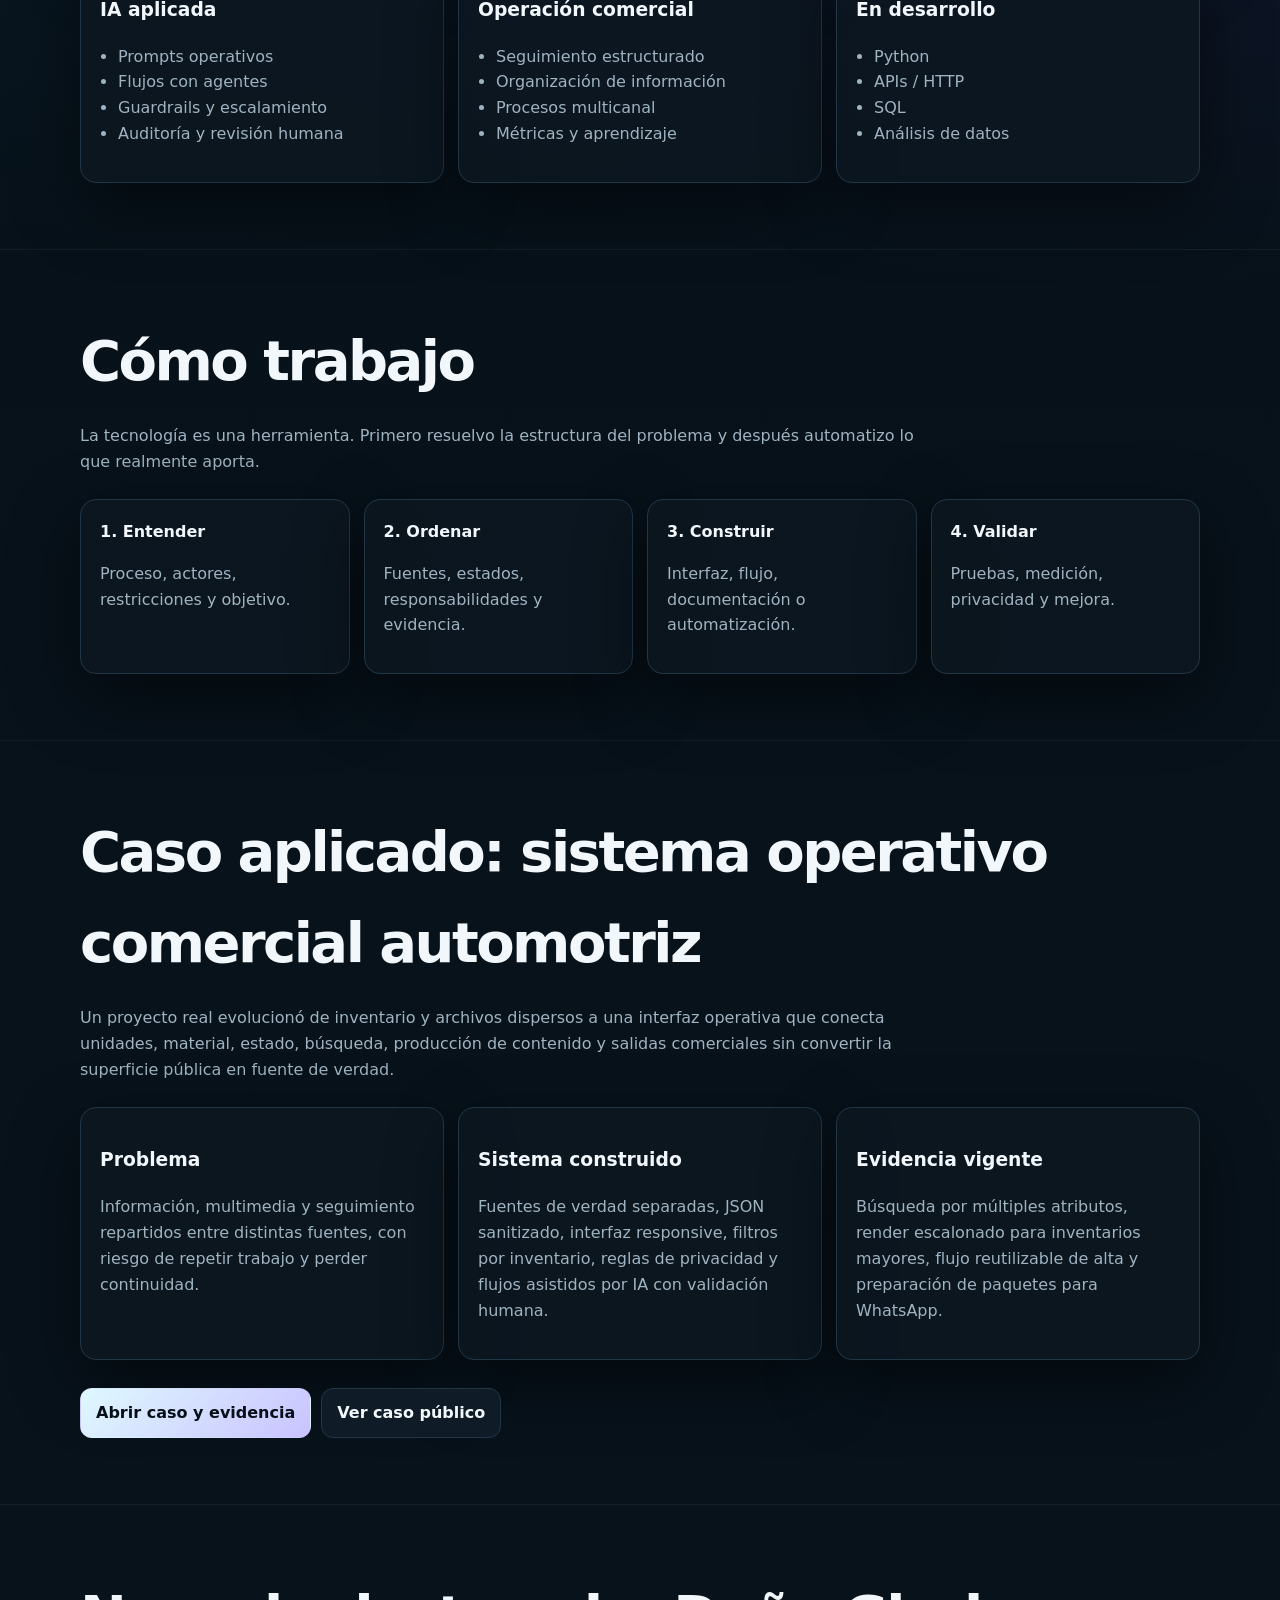
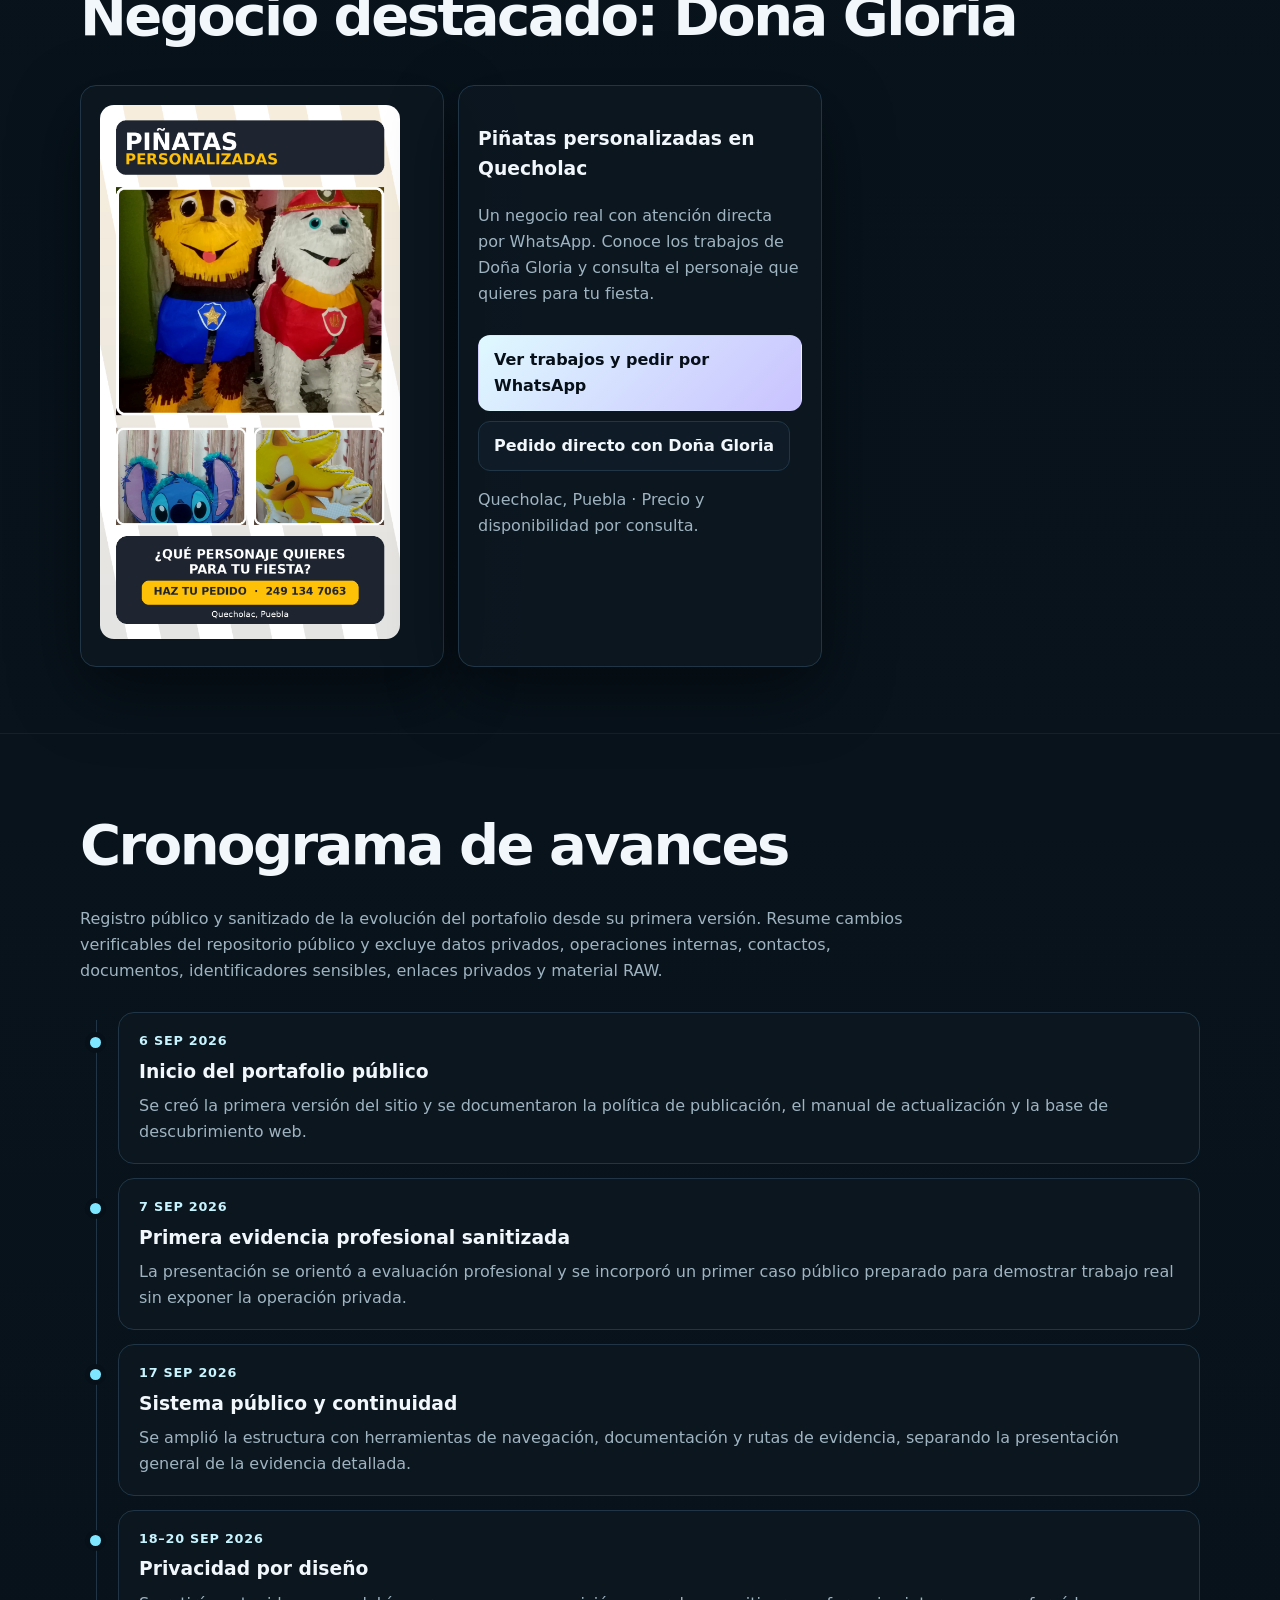
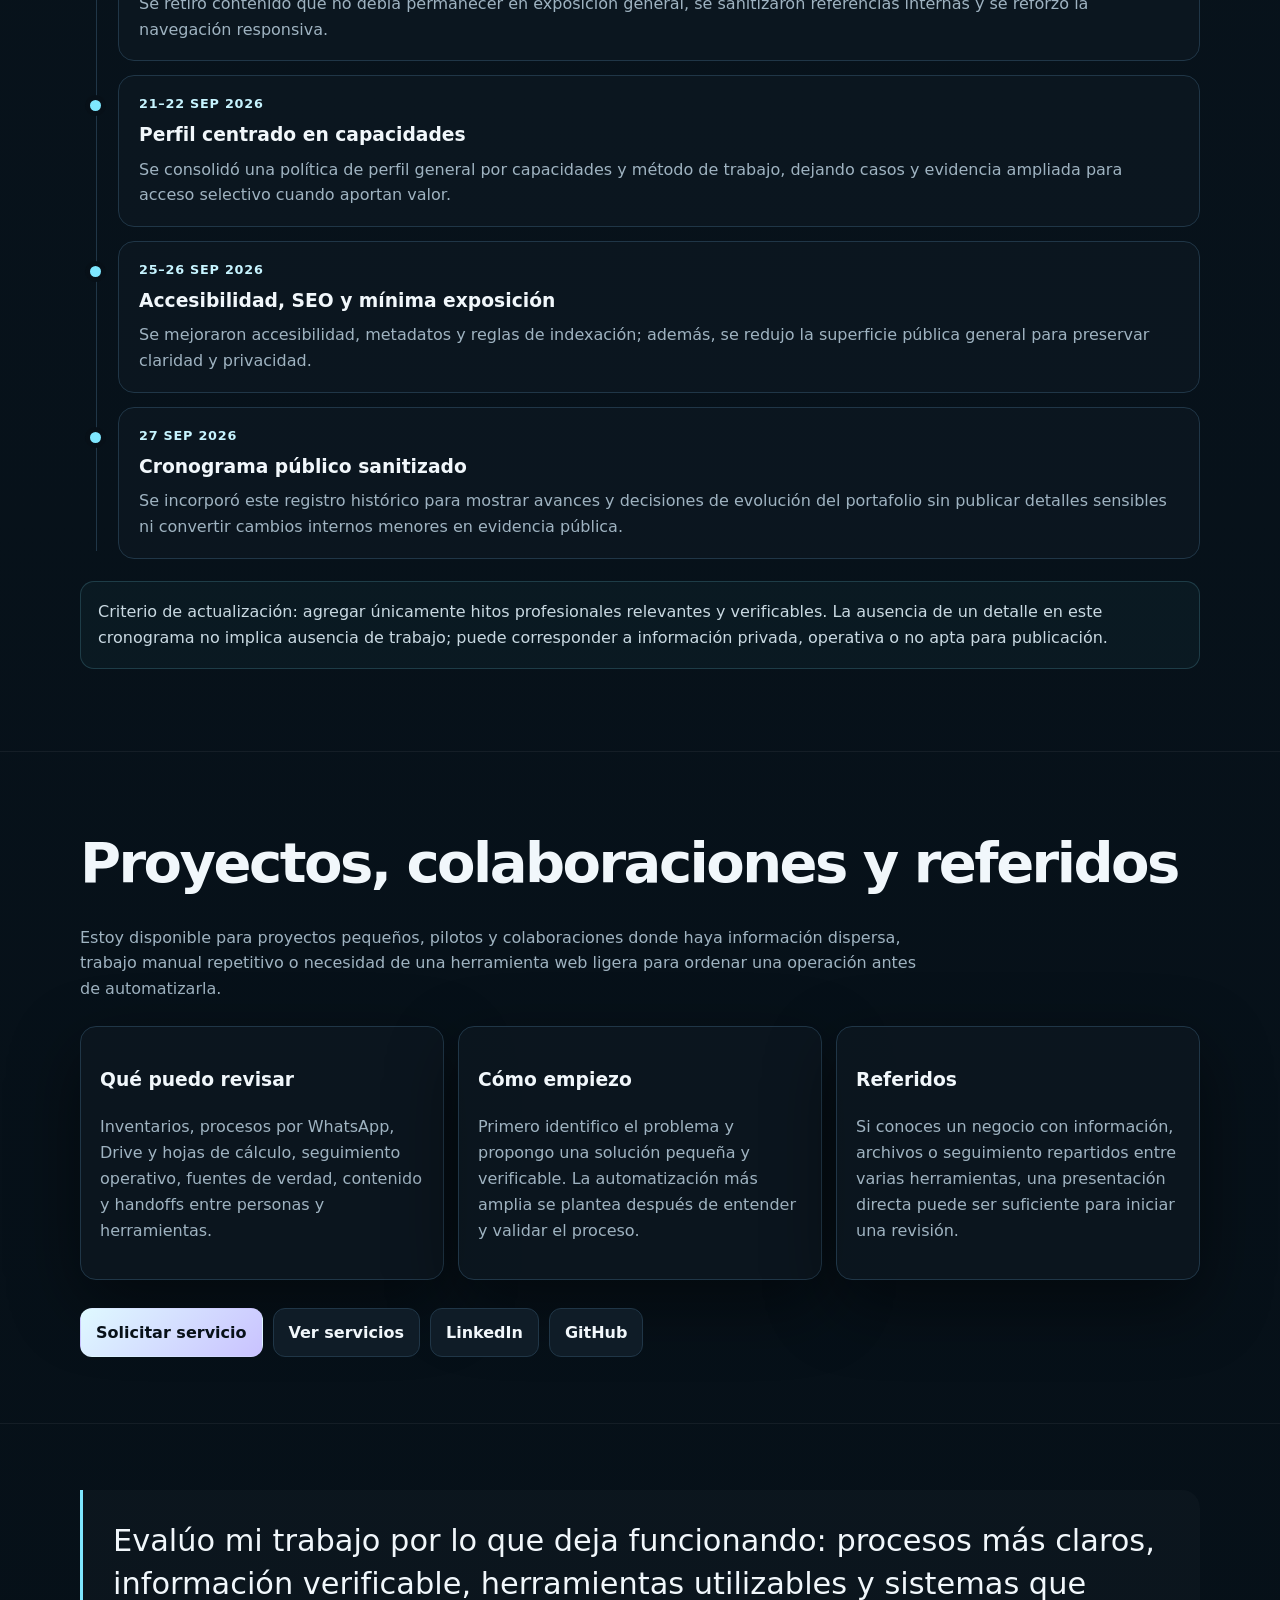
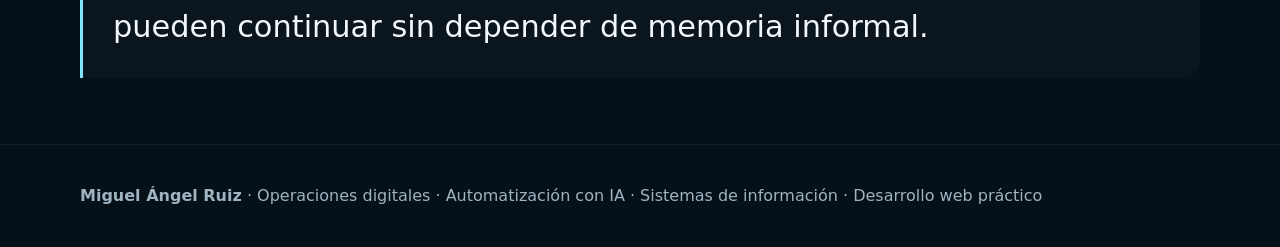
==== commit 83fd1ff7: "Publish byte-exact verified original artwork with fresh image URL" ====
--- a/index.html
+++ b/index.html
@@ -75,7 +75,7 @@
 <div class="actions"><a class="btn primary" href="/casos/afl-autos/" target="_blank" rel="noopener noreferrer">Abrir caso y evidencia</a><a class="btn" href="/casos/afl-autos/" target="_blank" rel="noopener noreferrer">Ver caso público</a></div>
 </div></section>
 
-<section id="negocio-destacado"><div class="w"><h2>Negocio destacado: Doña Gloria</h2><div class="cap"><div class="box"><img src="/assets/dona-gloria-pinatas-original-20261005.png" alt="Piñatas personalizadas de Doña Gloria en Quecholac" width="1080" height="1920" loading="lazy" style="width:100%;max-width:300px;height:auto;border-radius:14px"></div><div class="box" style="grid-column:auto"><h3>Piñatas personalizadas en Quecholac</h3><p class="mut">Un negocio real con atención directa por WhatsApp. Conoce los trabajos de Doña Gloria y consulta el personaje que quieres para tu fiesta.</p><div class="actions"><a class="btn primary" href="/negocios/pinatas-personalizadas-quecholac/">Ver trabajos y pedir por WhatsApp</a><a class="btn" href="https://wa.me/522491347063?text=Hola%20Do%C3%B1a%20Gloria%2C%20vi%20sus%20pi%C3%B1atas%20personalizadas%20en%20Quecholac%20y%20quiero%20consultar%20un%20pedido." target="_blank" rel="noopener noreferrer">Pedido directo con Doña Gloria</a></div><p class="mut">Quecholac, Puebla · Precio y disponibilidad por consulta.</p></div></div></div></section>
+<section id="negocio-destacado"><div class="w"><h2>Negocio destacado: Doña Gloria</h2><div class="cap"><div class="box"><img src="/assets/dona-gloria-pinatas-original-hd-20261005.png" alt="Piñatas personalizadas de Doña Gloria en Quecholac" width="1080" height="1920" loading="lazy" style="width:100%;max-width:300px;height:auto;border-radius:14px"></div><div class="box" style="grid-column:auto"><h3>Piñatas personalizadas en Quecholac</h3><p class="mut">Un negocio real con atención directa por WhatsApp. Conoce los trabajos de Doña Gloria y consulta el personaje que quieres para tu fiesta.</p><div class="actions"><a class="btn primary" href="/negocios/pinatas-personalizadas-quecholac/">Ver trabajos y pedir por WhatsApp</a><a class="btn" href="https://wa.me/522491347063?text=Hola%20Do%C3%B1a%20Gloria%2C%20vi%20sus%20pi%C3%B1atas%20personalizadas%20en%20Quecholac%20y%20quiero%20consultar%20un%20pedido." target="_blank" rel="noopener noreferrer">Pedido directo con Doña Gloria</a></div><p class="mut">Quecholac, Puebla · Precio y disponibilidad por consulta.</p></div></div></div></section>
 <section id="avances"><div class="w">
 <h2>Cronograma de avances</h2>
 <p class="intro">Registro público y sanitizado de la evolución del portafolio desde su primera versión. Resume cambios verificables del repositorio público y excluye datos privados, operaciones internas, contactos, documentos, identificadores sensibles, enlaces privados y material RAW.</p>
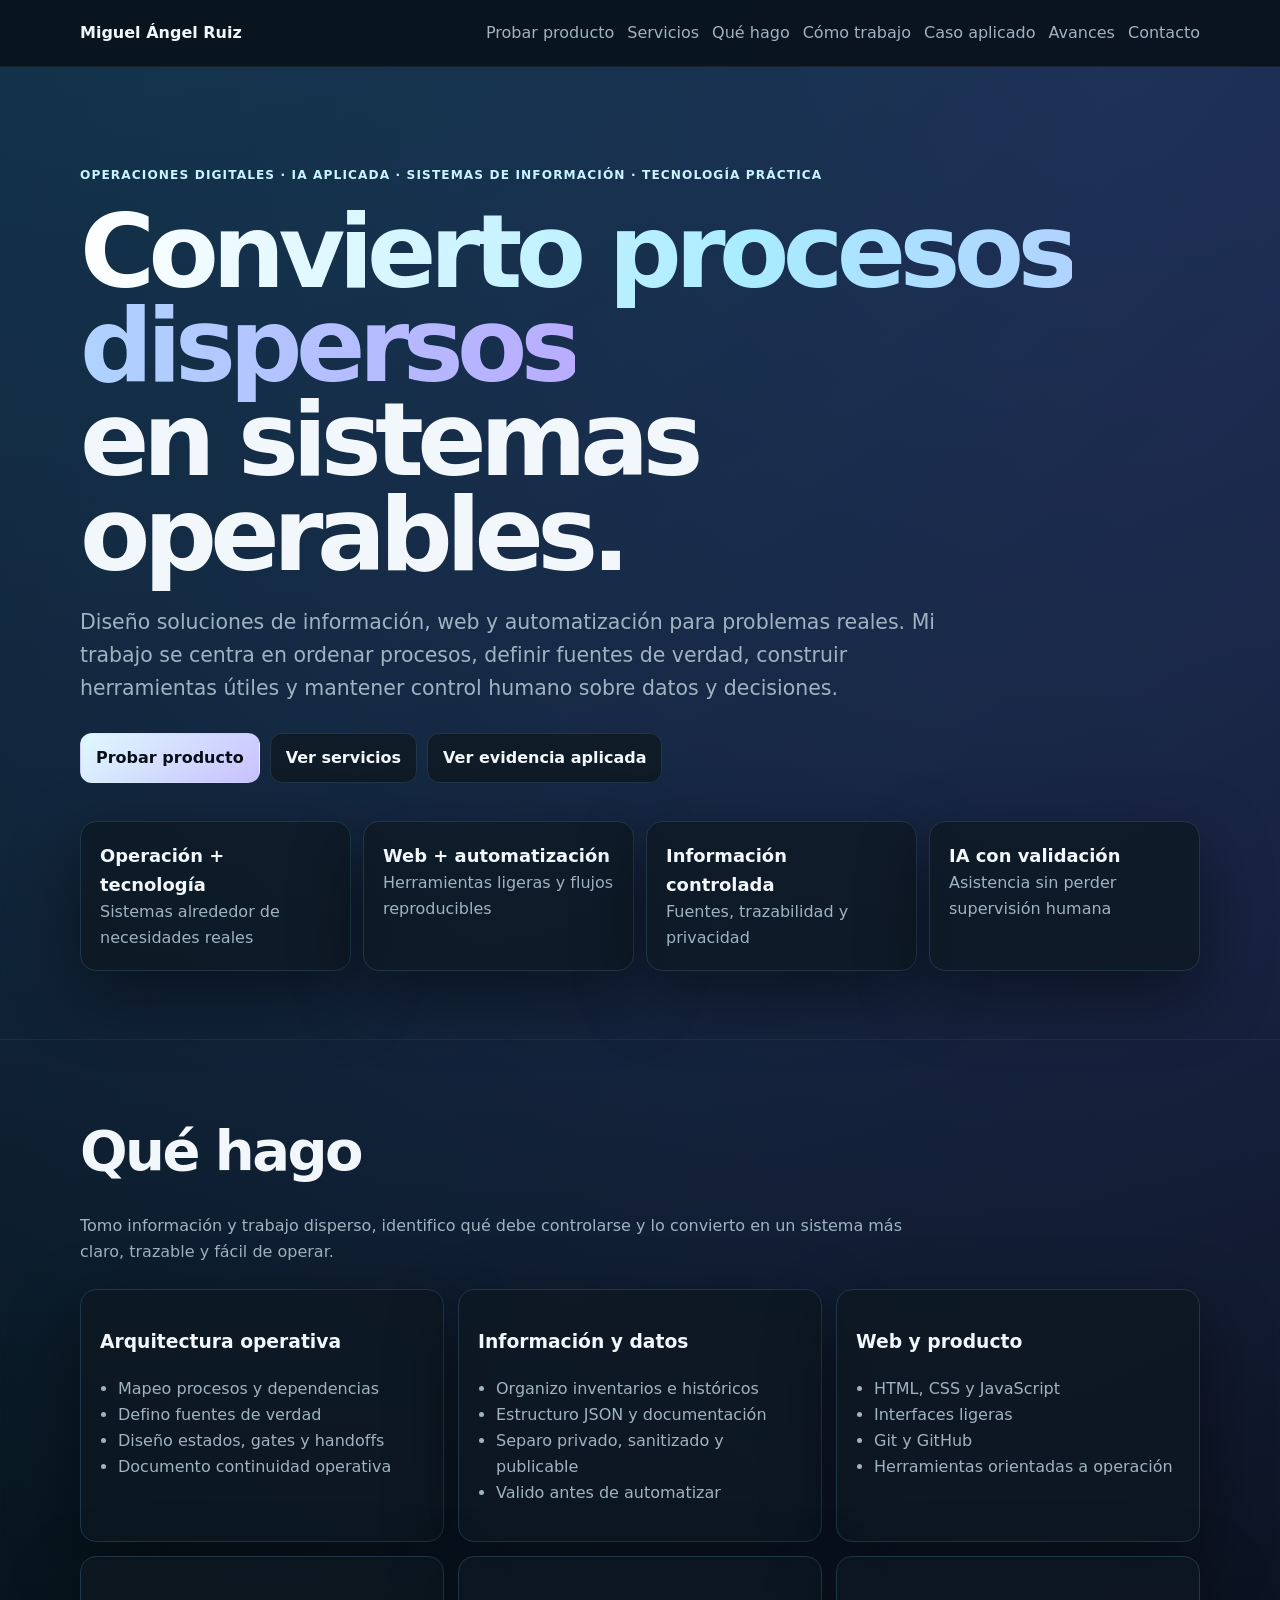
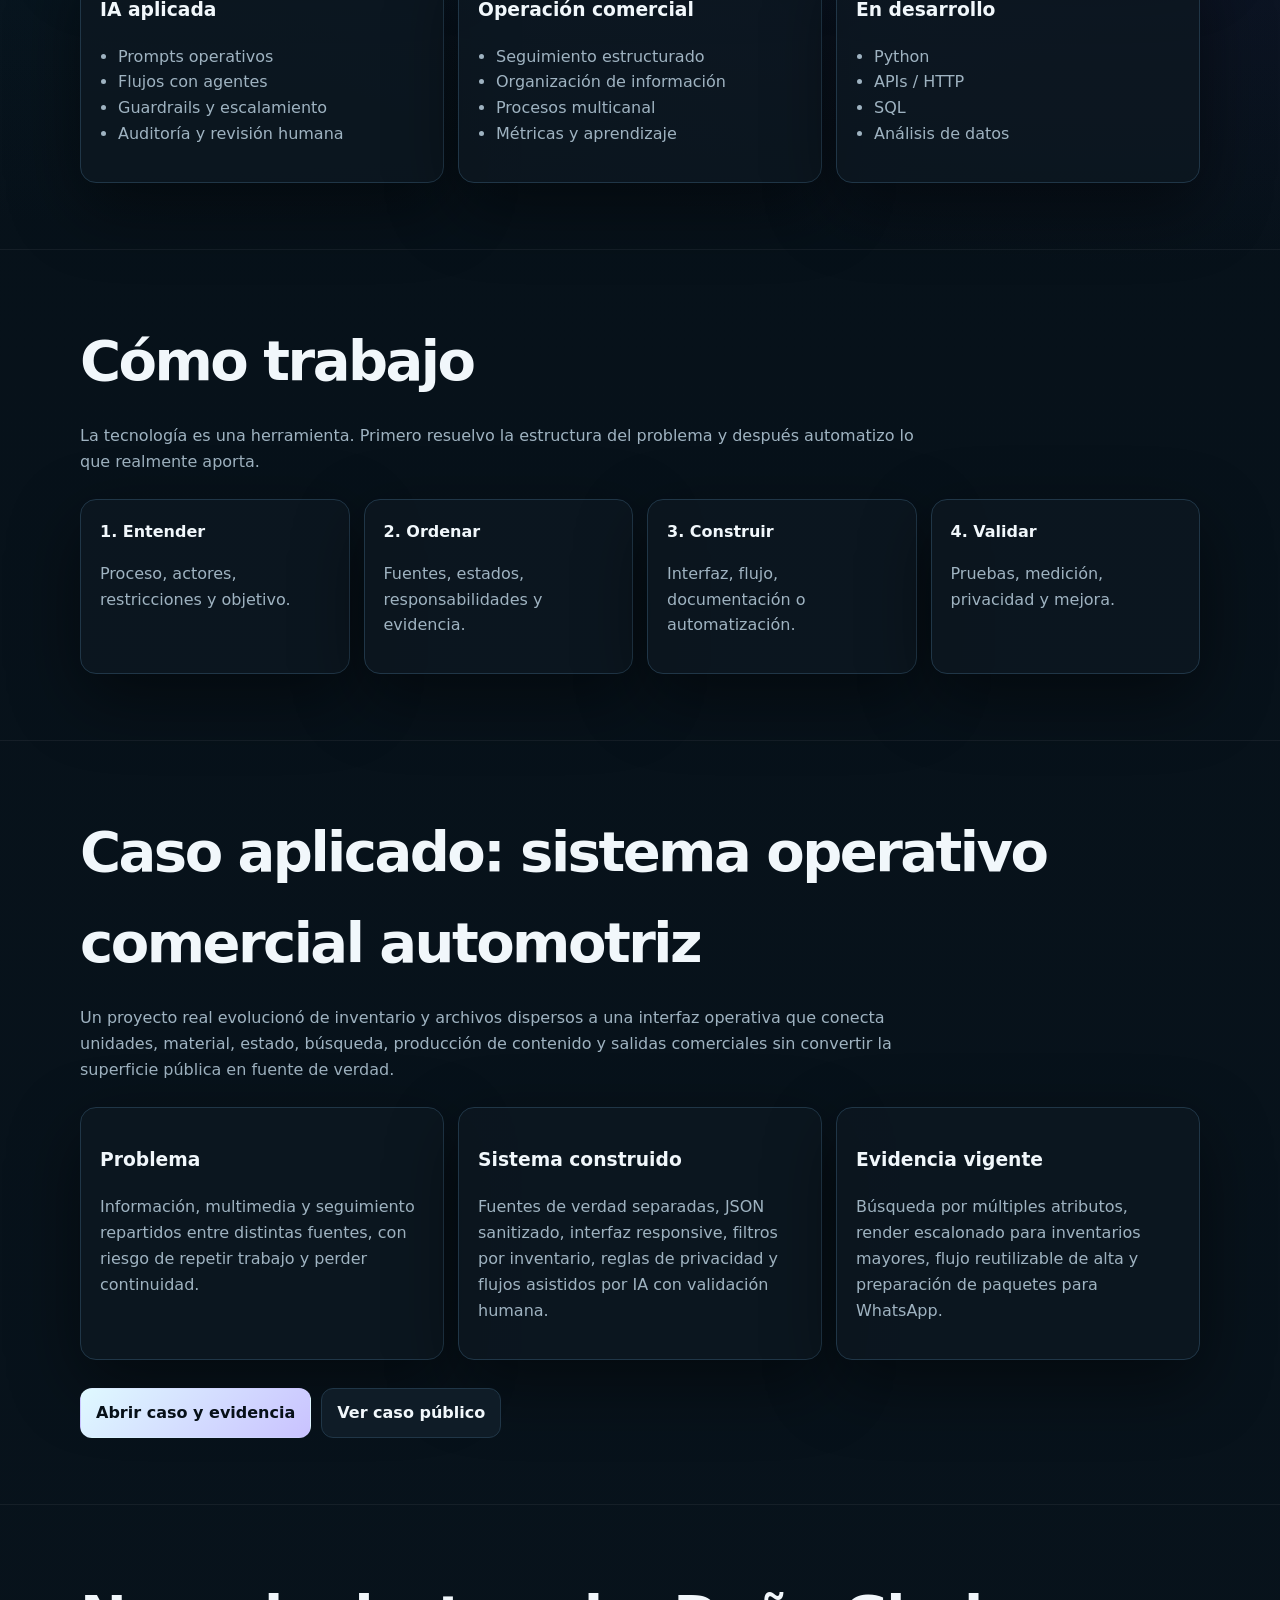
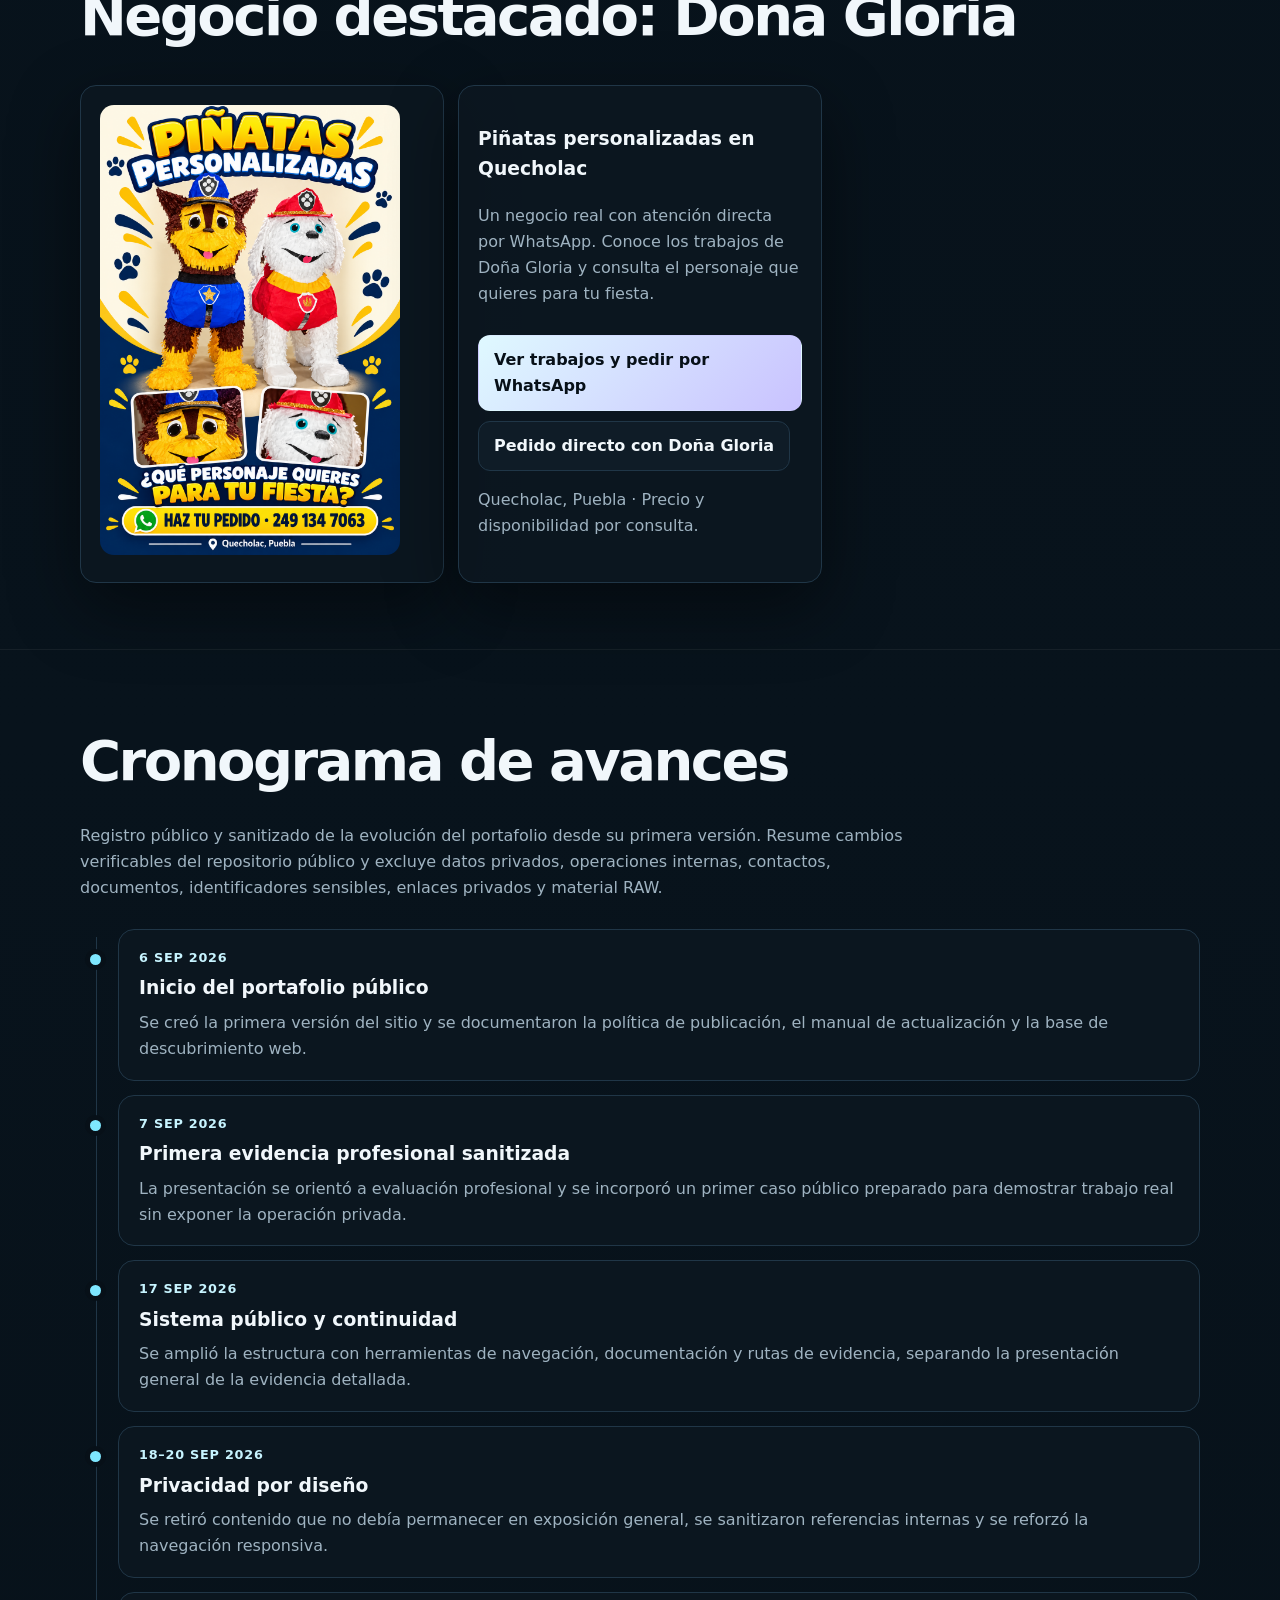
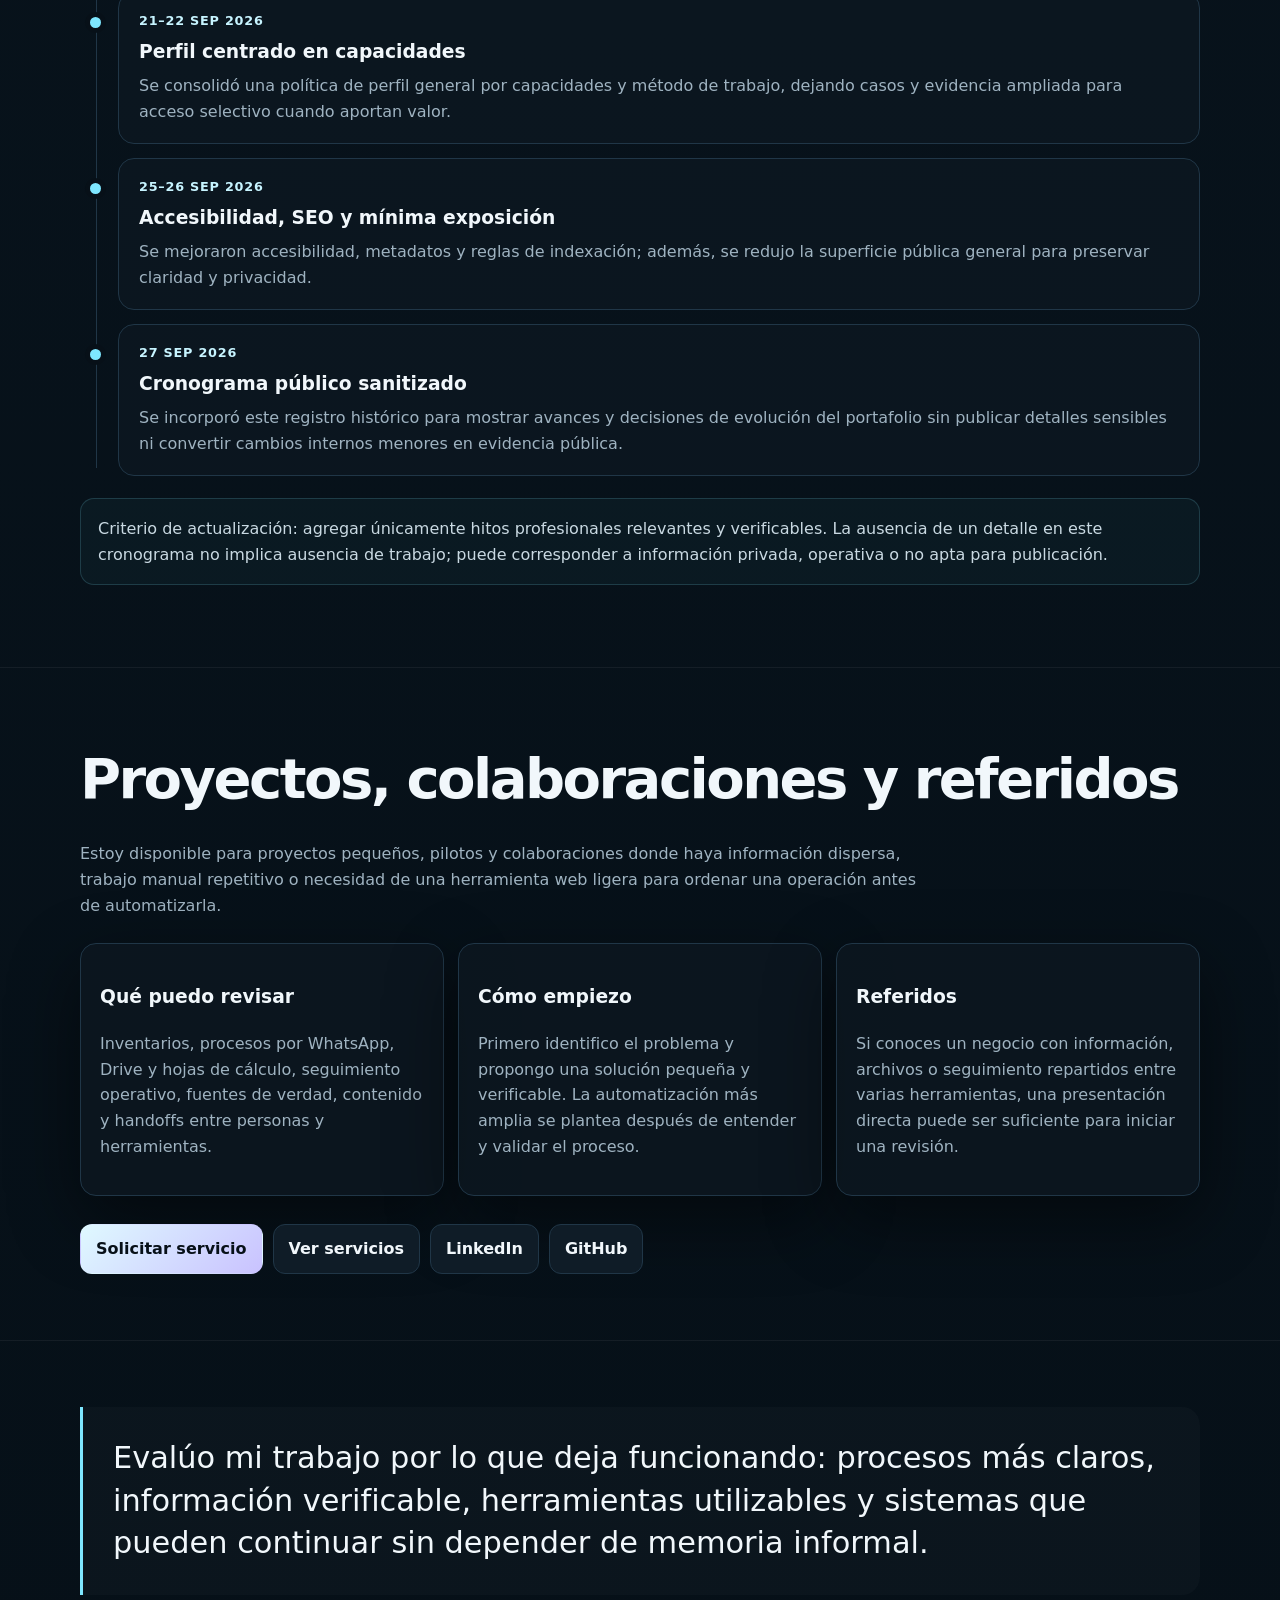
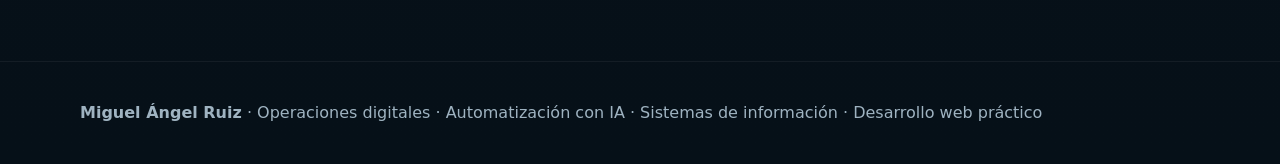
==== commit fb80bb4f: "Replace Doña Gloria artwork with latest approved full-resolution Drive image" ====
--- a/index.html
+++ b/index.html
@@ -75,7 +75,7 @@
 <div class="actions"><a class="btn primary" href="/casos/afl-autos/" target="_blank" rel="noopener noreferrer">Abrir caso y evidencia</a><a class="btn" href="/casos/afl-autos/" target="_blank" rel="noopener noreferrer">Ver caso público</a></div>
 </div></section>
 
-<section id="negocio-destacado"><div class="w"><h2>Negocio destacado: Doña Gloria</h2><div class="cap"><div class="box"><img src="/assets/dona-gloria-pinatas-original-hd-20261005.png" alt="Piñatas personalizadas de Doña Gloria en Quecholac" width="1080" height="1920" loading="lazy" style="width:100%;max-width:300px;height:auto;border-radius:14px"></div><div class="box" style="grid-column:auto"><h3>Piñatas personalizadas en Quecholac</h3><p class="mut">Un negocio real con atención directa por WhatsApp. Conoce los trabajos de Doña Gloria y consulta el personaje que quieres para tu fiesta.</p><div class="actions"><a class="btn primary" href="/negocios/pinatas-personalizadas-quecholac/">Ver trabajos y pedir por WhatsApp</a><a class="btn" href="https://wa.me/522491347063?text=Hola%20Do%C3%B1a%20Gloria%2C%20vi%20sus%20pi%C3%B1atas%20personalizadas%20en%20Quecholac%20y%20quiero%20consultar%20un%20pedido." target="_blank" rel="noopener noreferrer">Pedido directo con Doña Gloria</a></div><p class="mut">Quecholac, Puebla · Precio y disponibilidad por consulta.</p></div></div></div></section>
+<section id="negocio-destacado"><div class="w"><h2>Negocio destacado: Doña Gloria</h2><div class="cap"><div class="box"><img src="/assets/dona-gloria-pinatas-20261005-0425.png" alt="Piñatas personalizadas de Doña Gloria en Quecholac" width="1024" height="1536" loading="lazy" style="width:100%;max-width:300px;height:auto;border-radius:14px"></div><div class="box" style="grid-column:auto"><h3>Piñatas personalizadas en Quecholac</h3><p class="mut">Un negocio real con atención directa por WhatsApp. Conoce los trabajos de Doña Gloria y consulta el personaje que quieres para tu fiesta.</p><div class="actions"><a class="btn primary" href="/negocios/pinatas-personalizadas-quecholac/">Ver trabajos y pedir por WhatsApp</a><a class="btn" href="https://wa.me/522491347063?text=Hola%20Do%C3%B1a%20Gloria%2C%20vi%20sus%20pi%C3%B1atas%20personalizadas%20en%20Quecholac%20y%20quiero%20consultar%20un%20pedido." target="_blank" rel="noopener noreferrer">Pedido directo con Doña Gloria</a></div><p class="mut">Quecholac, Puebla · Precio y disponibilidad por consulta.</p></div></div></div></section>
 <section id="avances"><div class="w">
 <h2>Cronograma de avances</h2>
 <p class="intro">Registro público y sanitizado de la evolución del portafolio desde su primera versión. Resume cambios verificables del repositorio público y excluye datos privados, operaciones internas, contactos, documentos, identificadores sensibles, enlaces privados y material RAW.</p>
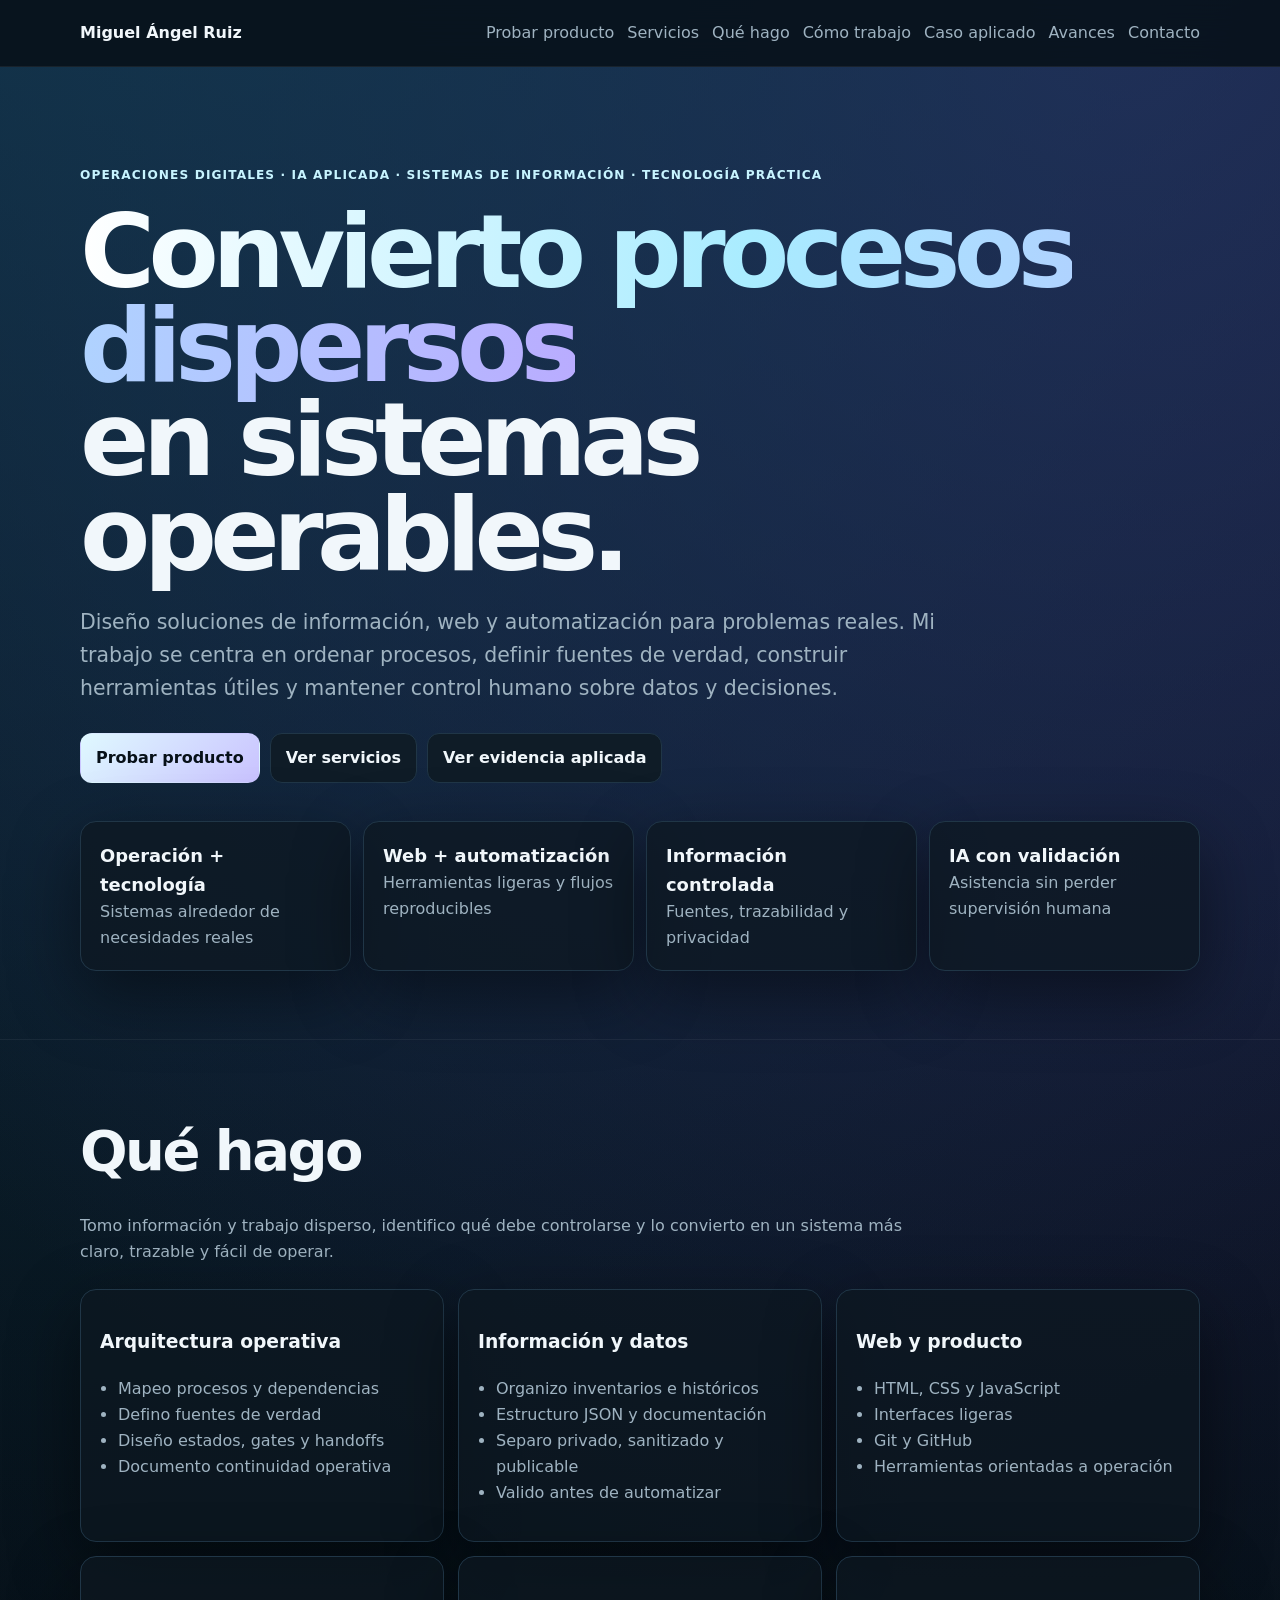
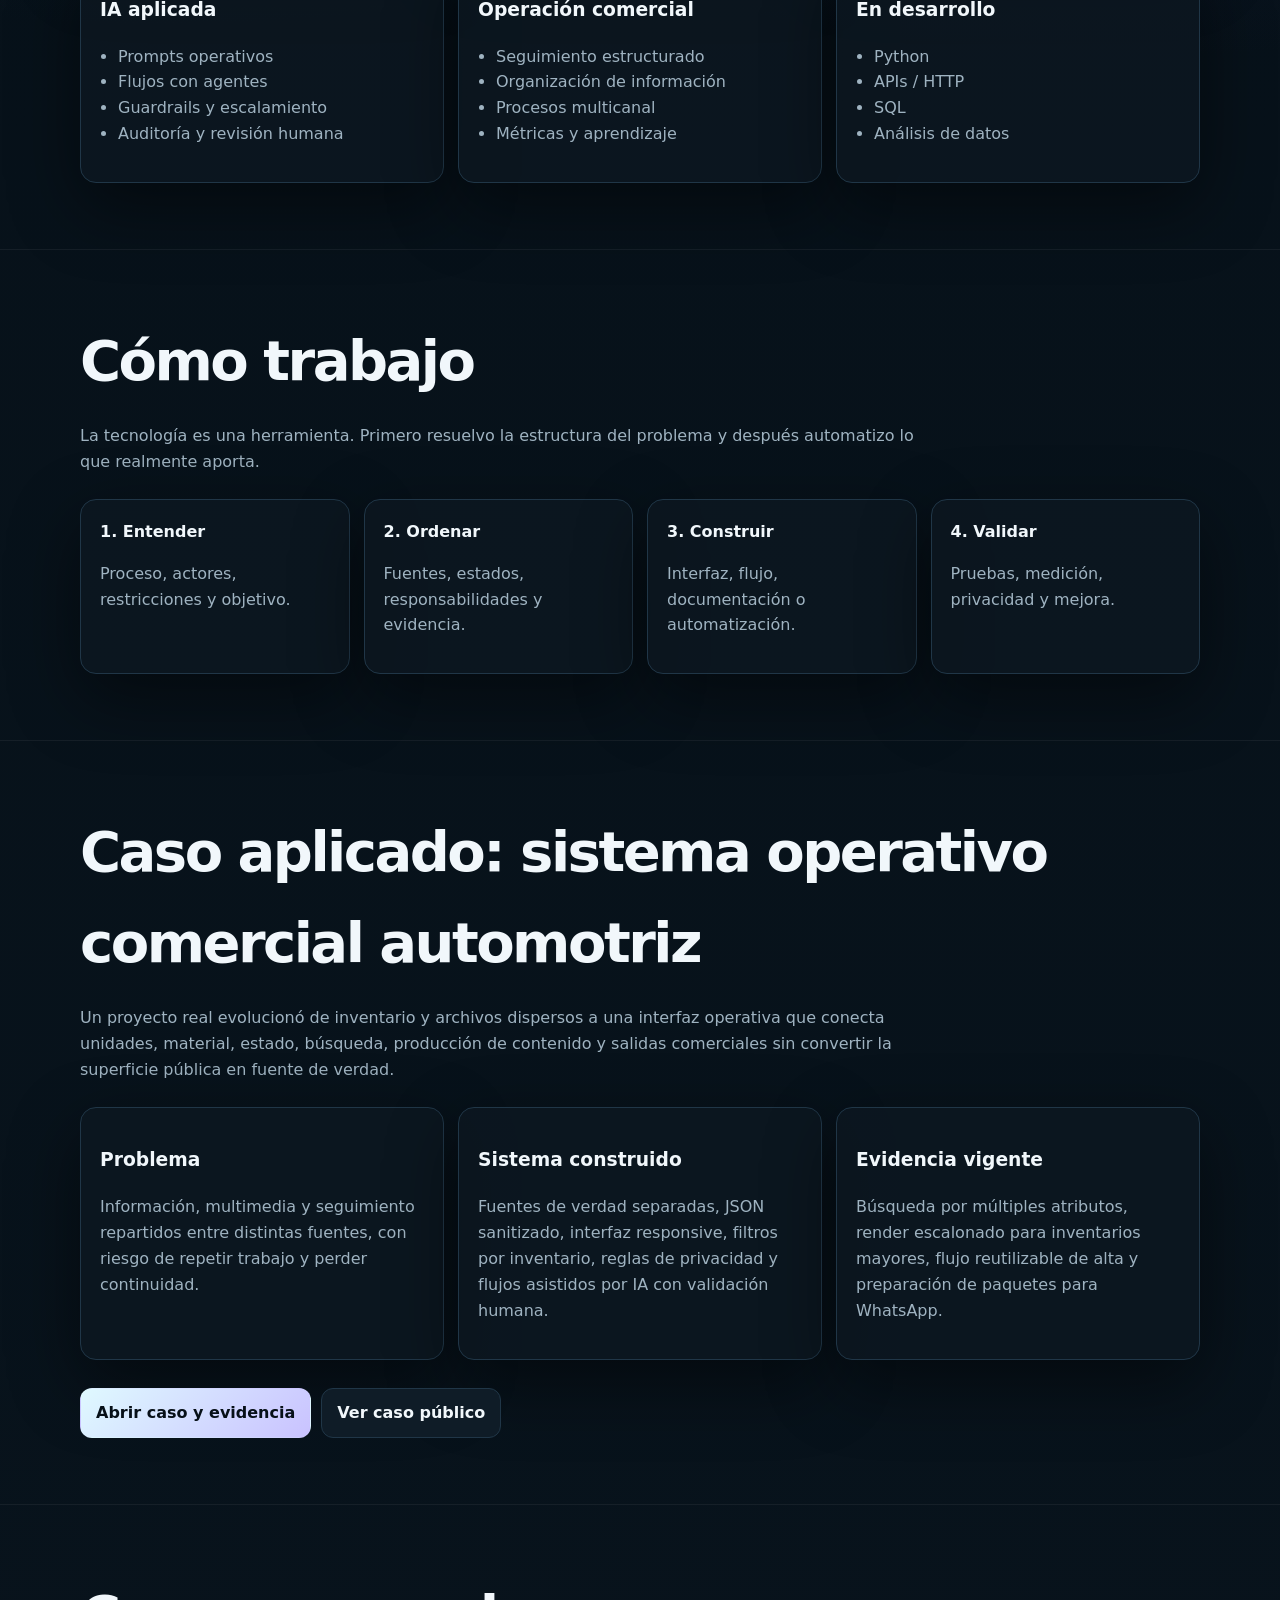
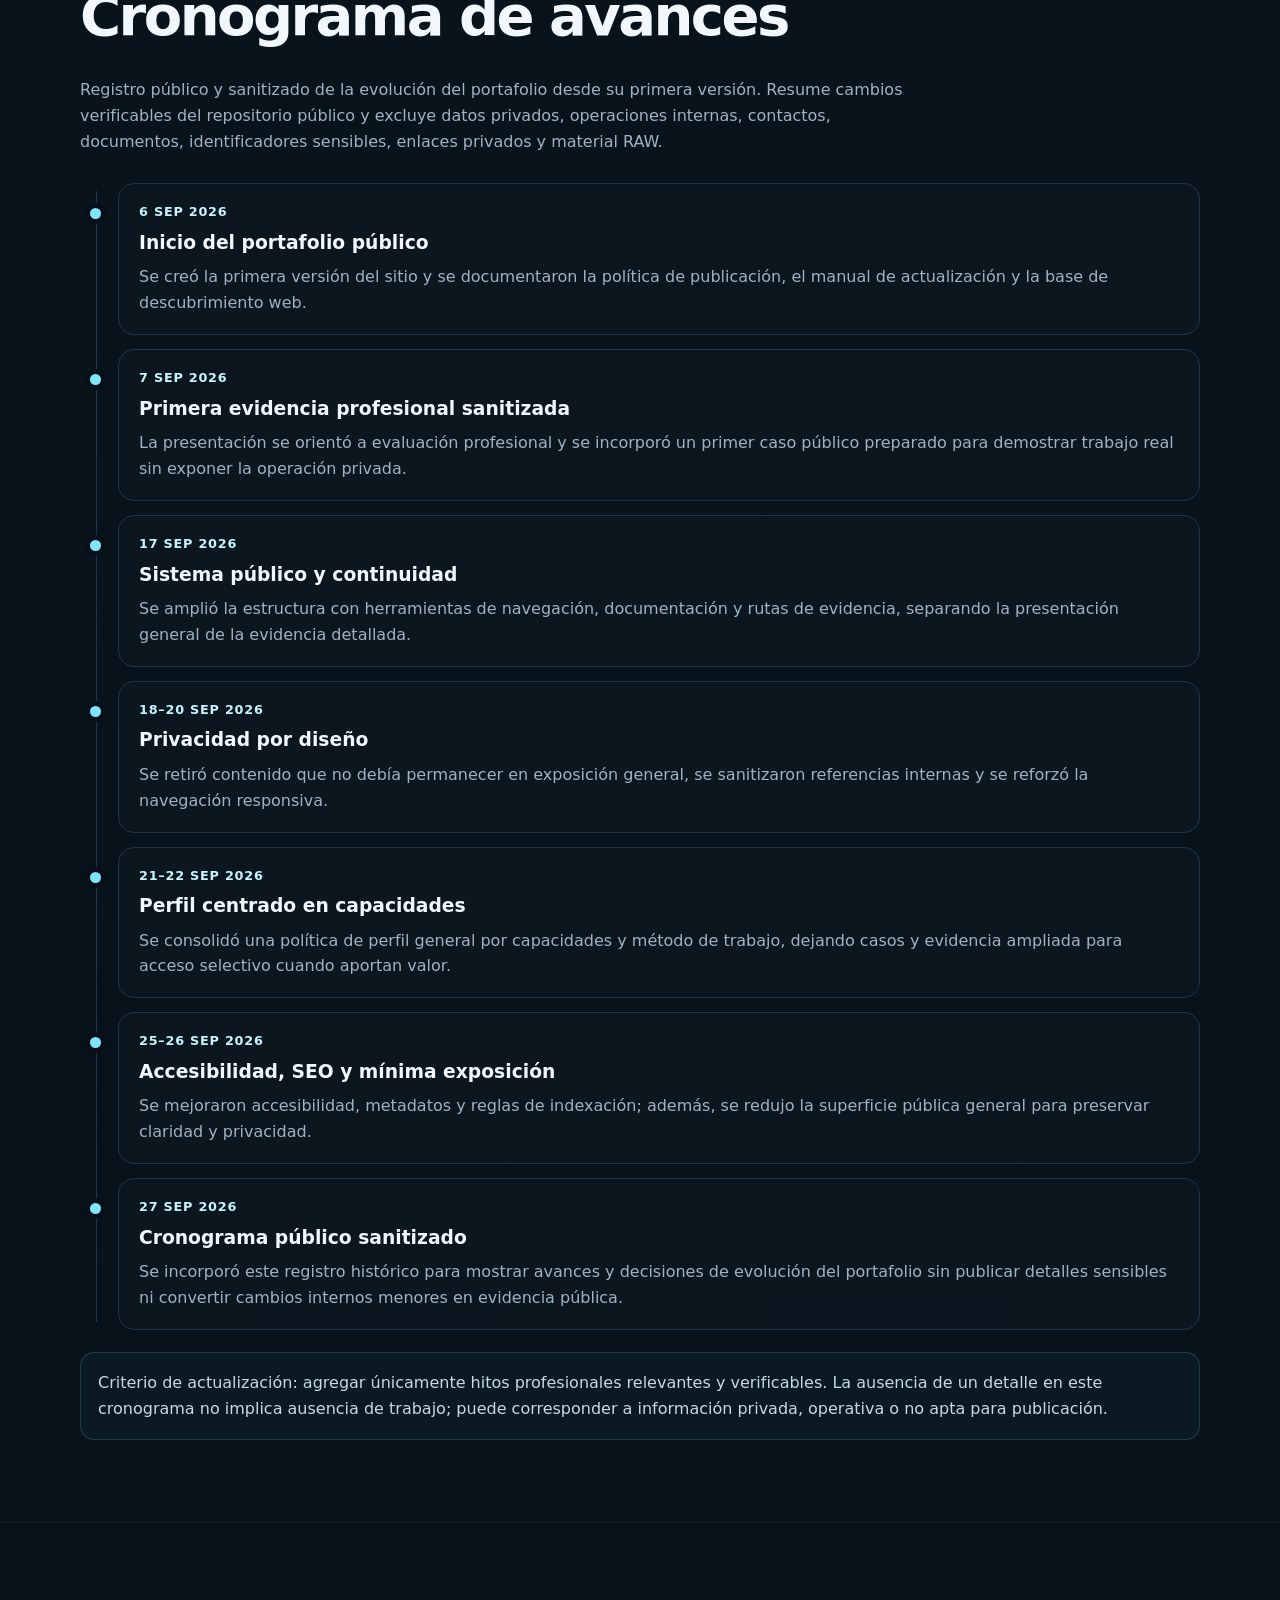
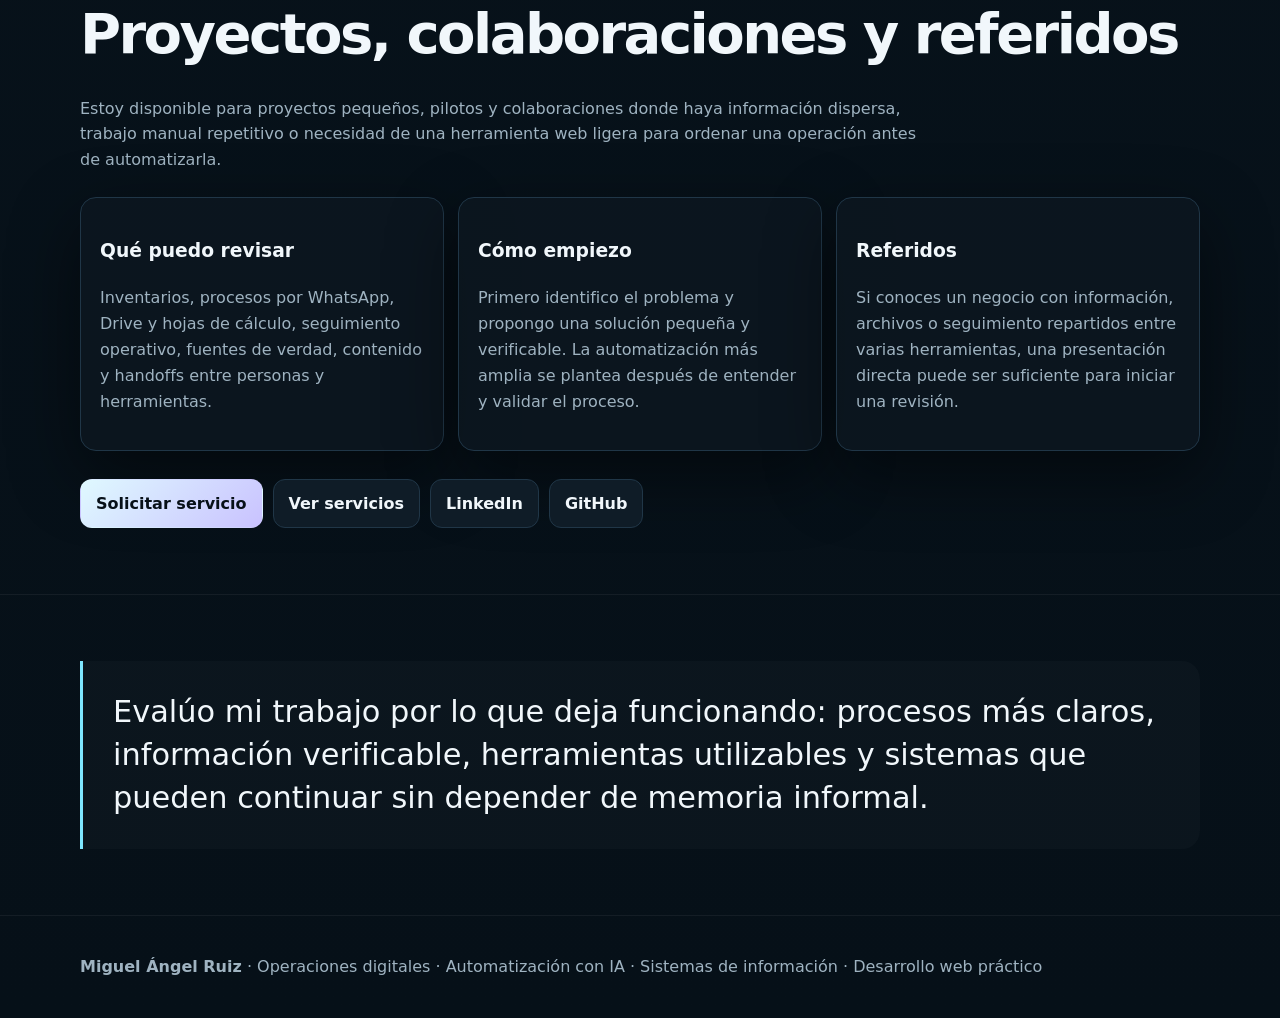
==== commit af9f7c43: "Ocultar sección de Doña Gloria hasta aprobación del rediseño" ====
--- a/index.html
+++ b/index.html
@@ -75,7 +75,6 @@
 <div class="actions"><a class="btn primary" href="/casos/afl-autos/" target="_blank" rel="noopener noreferrer">Abrir caso y evidencia</a><a class="btn" href="/casos/afl-autos/" target="_blank" rel="noopener noreferrer">Ver caso público</a></div>
 </div></section>
 
-<section id="negocio-destacado"><div class="w"><h2>Negocio destacado: Doña Gloria</h2><div class="cap"><div class="box"><img src="/assets/dona-gloria-pinatas-20261005-0425.png" alt="Piñatas personalizadas de Doña Gloria en Quecholac" width="1024" height="1536" loading="lazy" style="width:100%;max-width:300px;height:auto;border-radius:14px"></div><div class="box" style="grid-column:auto"><h3>Piñatas personalizadas en Quecholac</h3><p class="mut">Un negocio real con atención directa por WhatsApp. Conoce los trabajos de Doña Gloria y consulta el personaje que quieres para tu fiesta.</p><div class="actions"><a class="btn primary" href="/negocios/pinatas-personalizadas-quecholac/">Ver trabajos y pedir por WhatsApp</a><a class="btn" href="https://wa.me/522491347063?text=Hola%20Do%C3%B1a%20Gloria%2C%20vi%20sus%20pi%C3%B1atas%20personalizadas%20en%20Quecholac%20y%20quiero%20consultar%20un%20pedido." target="_blank" rel="noopener noreferrer">Pedido directo con Doña Gloria</a></div><p class="mut">Quecholac, Puebla · Precio y disponibilidad por consulta.</p></div></div></div></section>
 <section id="avances"><div class="w">
 <h2>Cronograma de avances</h2>
 <p class="intro">Registro público y sanitizado de la evolución del portafolio desde su primera versión. Resume cambios verificables del repositorio público y excluye datos privados, operaciones internas, contactos, documentos, identificadores sensibles, enlaces privados y material RAW.</p>
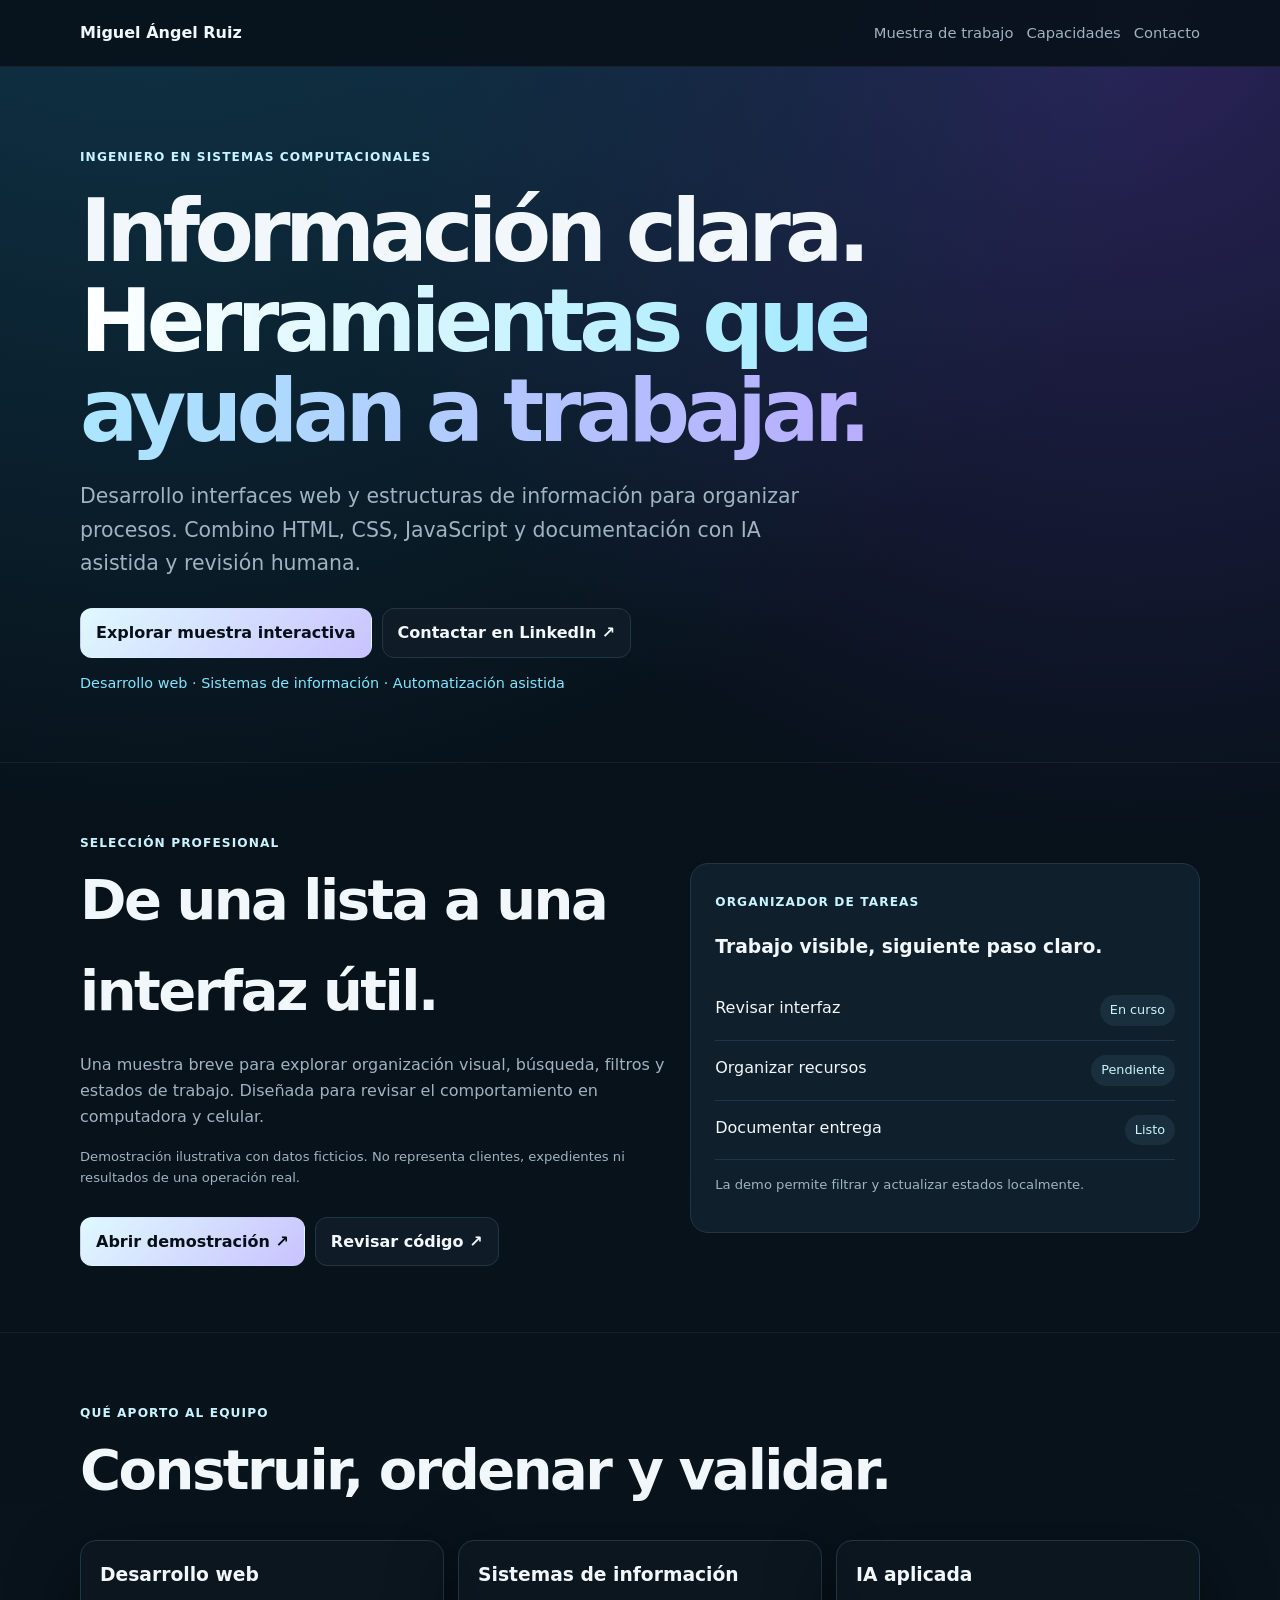
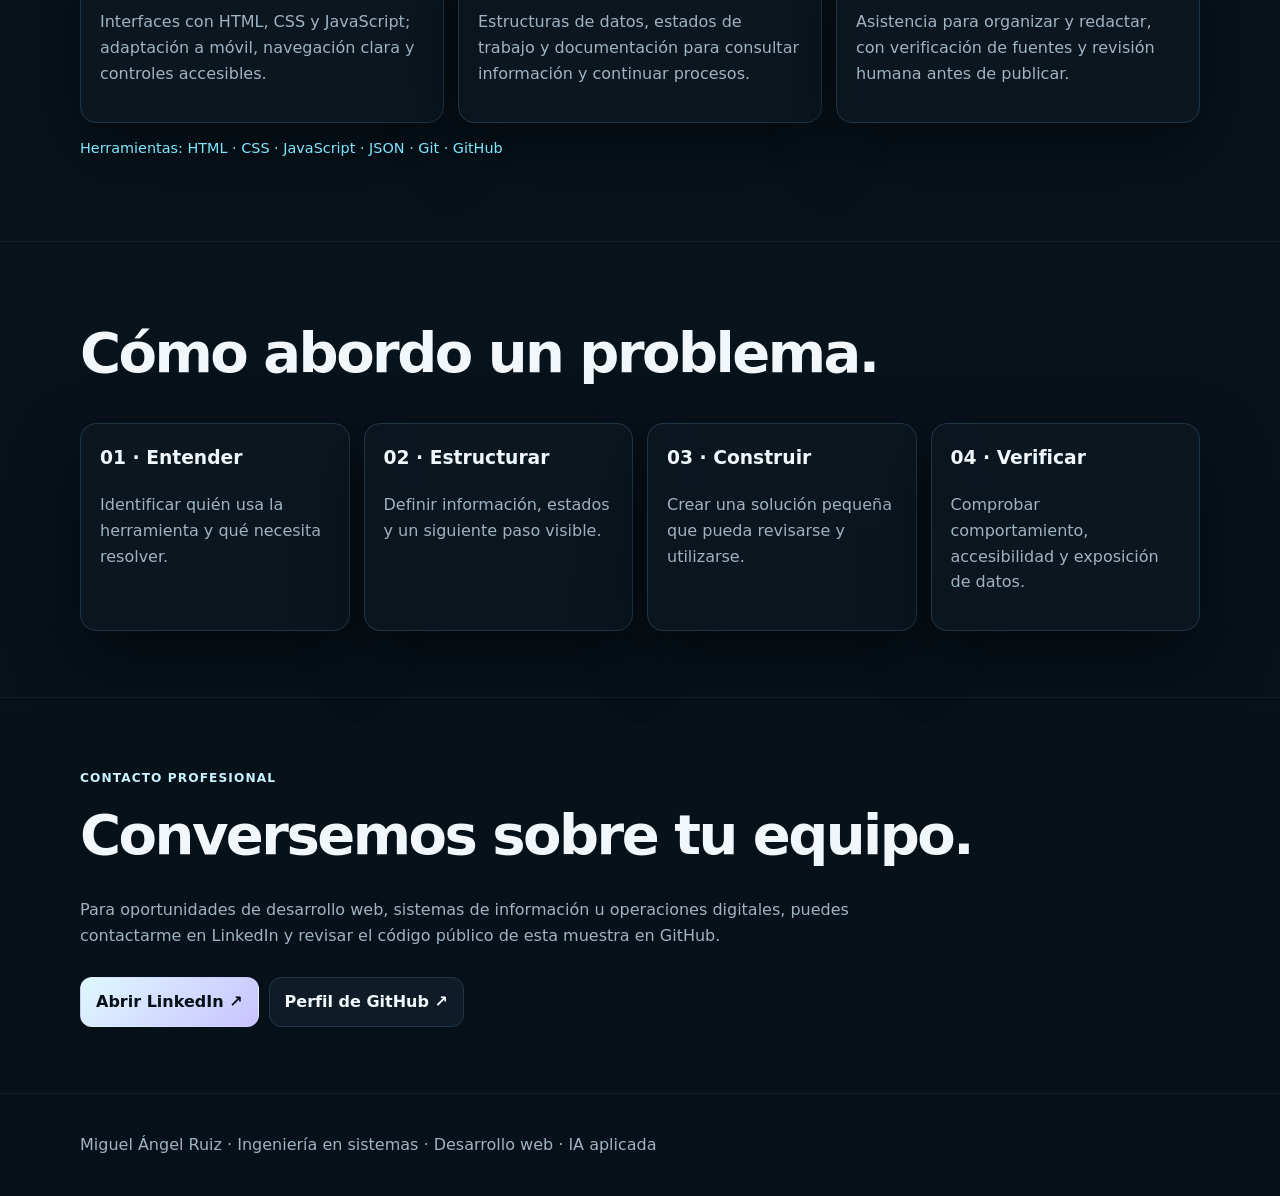
==== commit ed56fa23: "Focus portfolio on recruiters with fictional UI sample and improve piñata inquiry UX" ====
--- a/index.html
+++ b/index.html
@@ -3,7 +3,7 @@
 <head>
 <meta charset="utf-8">
 <meta name="viewport" content="width=device-width,initial-scale=1">
-<title>Miguel Ángel Ruiz | Operaciones Digitales, Automatización e IA</title>
+<title>Miguel Ángel Ruiz | Sistemas, desarrollo web e IA aplicada</title>
 <meta name="description" content="Perfil profesional de Miguel Ángel Ruiz: operaciones digitales, automatización con IA, sistemas de información y desarrollo web práctico orientado a problemas reales.">
 <meta name="robots" content="index,follow">
 <link rel="canonical" href="https://miguelangelruizfull-ai.github.io/">
@@ -12,11 +12,11 @@
 <meta property="og:type" content="website">
 <meta property="og:locale" content="es_MX">
 <meta property="og:site_name" content="Miguel Ángel Ruiz — Portafolio profesional">
-<meta property="og:title" content="Miguel Ángel Ruiz | Operaciones Digitales, Automatización e IA">
+<meta property="og:title" content="Miguel Ángel Ruiz | Sistemas, desarrollo web e IA aplicada">
 <meta property="og:description" content="Operaciones digitales, automatización con IA, sistemas de información y desarrollo web práctico orientado a problemas reales.">
 <meta property="og:url" content="https://miguelangelruizfull-ai.github.io/">
 <meta name="twitter:card" content="summary">
-<meta name="twitter:title" content="Miguel Ángel Ruiz | Operaciones Digitales, Automatización e IA">
+<meta name="twitter:title" content="Miguel Ángel Ruiz | Sistemas, desarrollo web e IA aplicada">
 <meta name="twitter:description" content="Operaciones digitales, automatización con IA, sistemas de información y desarrollo web práctico orientado a problemas reales.">
 <link rel="alternate" hreflang="es-MX" href="https://miguelangelruizfull-ai.github.io/">
 <script type="application/ld+json">
@@ -51,59 +51,17 @@
 [id]{scroll-margin-top:86px}
 @media(prefers-reduced-motion:reduce){html{scroll-behavior:auto}*,*::before,*::after{animation-duration:.01ms!important;animation-iteration-count:1!important;transition-duration:.01ms!important;scroll-behavior:auto!important}}
 @media(forced-colors:active){.grad{background:none;color:CanvasText}.btn.primary{background:ButtonFace;color:ButtonText;border:1px solid ButtonText}.skip-link{background:Canvas;color:CanvasText;border:1px solid CanvasText}}
+
+.hero{padding:76px 0 52px}.hero h1{font-size:clamp(2.8rem,6.8vw,5.4rem);max-width:920px;line-height:1.04}.lead{max-width:740px}.selected{display:grid;grid-template-columns:1.15fr 1fr;gap:24px;align-items:center}.preview{background:#101f2c;border:1px solid var(--l);border-radius:18px;padding:24px}.preview-row{padding:14px 0;border-bottom:1px solid var(--l);display:flex;justify-content:space-between;gap:12px}.badge{font-size:.8rem;background:#7ee7ff15;border-radius:20px;padding:5px 10px;color:#c7f4ff}.box h3{margin-top:0}.links{font-size:.92rem}.tech{color:var(--a);font-size:.9rem}.navin{flex-direction:row}.links{flex-wrap:nowrap}.sample-note{font-size:.82rem;color:var(--m)}@media(max-width:700px){.selected{grid-template-columns:1fr}.navin{flex-direction:column}.hero{padding:44px 0}.cap{grid-template-columns:1fr}.links{gap:18px}.preview{padding:18px}}
 </style>
 </head>
 <body>
 <a class="skip-link" href="#inicio">Saltar al contenido principal</a>
-<nav class="nav" aria-label="Navegación principal"><div class="w navin"><a href="#inicio"><b>Miguel Ángel Ruiz</b></a><div class="links"><a href="probar.html">Probar producto</a><a href="servicios.html">Servicios</a><a href="#capacidad">Qué hago</a><a href="#metodo">Cómo trabajo</a><a href="#caso">Caso aplicado</a><a href="#avances">Avances</a><a href="#contacto">Contacto</a></div></div></nav>
+<nav class="nav" aria-label="Navegación principal"><div class="w navin"><a href="#inicio"><b>Miguel Ángel Ruiz</b></a><div class="links"><a href="#seleccion">Muestra de trabajo</a><a href="#capacidad">Capacidades</a><a href="#contacto">Contacto</a></div></div></nav>
 <main id="inicio" tabindex="-1">
-<header class="hero"><div class="w"><div class="k">Operaciones digitales · IA aplicada · Sistemas de información · Tecnología práctica</div><h1><span class="grad">Convierto procesos dispersos</span><br>en sistemas operables.</h1><p class="lead">Diseño soluciones de información, web y automatización para problemas reales. Mi trabajo se centra en ordenar procesos, definir fuentes de verdad, construir herramientas útiles y mantener control humano sobre datos y decisiones.</p><div class="actions"><a class="btn primary" href="probar.html">Probar producto</a><a class="btn" href="servicios.html">Ver servicios</a><a class="btn" href="/casos/afl-autos/" target="_blank" rel="noopener noreferrer">Ver evidencia aplicada</a></div><div class="stats"><div class="stat"><b>Operación + tecnología</b><span>Sistemas alrededor de necesidades reales</span></div><div class="stat"><b>Web + automatización</b><span>Herramientas ligeras y flujos reproducibles</span></div><div class="stat"><b>Información controlada</b><span>Fuentes, trazabilidad y privacidad</span></div><div class="stat"><b>IA con validación</b><span>Asistencia sin perder supervisión humana</span></div></div></div></header>
-
-<section id="capacidad"><div class="w"><h2>Qué hago</h2><p class="intro">Tomo información y trabajo disperso, identifico qué debe controlarse y lo convierto en un sistema más claro, trazable y fácil de operar.</p><div class="cap"><div class="box"><h3>Arquitectura operativa</h3><ul><li>Mapeo procesos y dependencias</li><li>Defino fuentes de verdad</li><li>Diseño estados, gates y handoffs</li><li>Documento continuidad operativa</li></ul></div><div class="box"><h3>Información y datos</h3><ul><li>Organizo inventarios e históricos</li><li>Estructuro JSON y documentación</li><li>Separo privado, sanitizado y publicable</li><li>Valido antes de automatizar</li></ul></div><div class="box"><h3>Web y producto</h3><ul><li>HTML, CSS y JavaScript</li><li>Interfaces ligeras</li><li>Git y GitHub</li><li>Herramientas orientadas a operación</li></ul></div><div class="box"><h3>IA aplicada</h3><ul><li>Prompts operativos</li><li>Flujos con agentes</li><li>Guardrails y escalamiento</li><li>Auditoría y revisión humana</li></ul></div><div class="box"><h3>Operación comercial</h3><ul><li>Seguimiento estructurado</li><li>Organización de información</li><li>Procesos multicanal</li><li>Métricas y aprendizaje</li></ul></div><div class="box"><h3>En desarrollo</h3><ul><li>Python</li><li>APIs / HTTP</li><li>SQL</li><li>Análisis de datos</li></ul></div></div></div></section>
-
-<section id="metodo"><div class="w"><h2>Cómo trabajo</h2><p class="intro">La tecnología es una herramienta. Primero resuelvo la estructura del problema y después automatizo lo que realmente aporta.</p><div class="flow"><div class="box"><b>1. Entender</b><p class="mut">Proceso, actores, restricciones y objetivo.</p></div><div class="box"><b>2. Ordenar</b><p class="mut">Fuentes, estados, responsabilidades y evidencia.</p></div><div class="box"><b>3. Construir</b><p class="mut">Interfaz, flujo, documentación o automatización.</p></div><div class="box"><b>4. Validar</b><p class="mut">Pruebas, medición, privacidad y mejora.</p></div></div></div></section>
-
-
-<section id="caso"><div class="w">
-<h2>Caso aplicado: sistema operativo comercial automotriz</h2>
-<p class="intro">Un proyecto real evolucionó de inventario y archivos dispersos a una interfaz operativa que conecta unidades, material, estado, búsqueda, producción de contenido y salidas comerciales sin convertir la superficie pública en fuente de verdad.</p>
-<div class="cap">
-  <div class="box"><h3>Problema</h3><p class="mut">Información, multimedia y seguimiento repartidos entre distintas fuentes, con riesgo de repetir trabajo y perder continuidad.</p></div>
-  <div class="box"><h3>Sistema construido</h3><p class="mut">Fuentes de verdad separadas, JSON sanitizado, interfaz responsive, filtros por inventario, reglas de privacidad y flujos asistidos por IA con validación humana.</p></div>
-  <div class="box"><h3>Evidencia vigente</h3><p class="mut">Búsqueda por múltiples atributos, render escalonado para inventarios mayores, flujo reutilizable de alta y preparación de paquetes para WhatsApp.</p></div>
-</div>
-<div class="actions"><a class="btn primary" href="/casos/afl-autos/" target="_blank" rel="noopener noreferrer">Abrir caso y evidencia</a><a class="btn" href="/casos/afl-autos/" target="_blank" rel="noopener noreferrer">Ver caso público</a></div>
-</div></section>
-
-<section id="avances"><div class="w">
-<h2>Cronograma de avances</h2>
-<p class="intro">Registro público y sanitizado de la evolución del portafolio desde su primera versión. Resume cambios verificables del repositorio público y excluye datos privados, operaciones internas, contactos, documentos, identificadores sensibles, enlaces privados y material RAW.</p>
-<div class="timeline" aria-label="Cronograma de avances del portafolio">
-<article class="milestone"><time datetime="2026-09-06">6 sep 2026</time><h3>Inicio del portafolio público</h3><p>Se creó la primera versión del sitio y se documentaron la política de publicación, el manual de actualización y la base de descubrimiento web.</p></article>
-<article class="milestone"><time datetime="2026-09-07">7 sep 2026</time><h3>Primera evidencia profesional sanitizada</h3><p>La presentación se orientó a evaluación profesional y se incorporó un primer caso público preparado para demostrar trabajo real sin exponer la operación privada.</p></article>
-<article class="milestone"><time datetime="2026-09-17">17 sep 2026</time><h3>Sistema público y continuidad</h3><p>Se amplió la estructura con herramientas de navegación, documentación y rutas de evidencia, separando la presentación general de la evidencia detallada.</p></article>
-<article class="milestone"><time datetime="2026-09-18">18–20 sep 2026</time><h3>Privacidad por diseño</h3><p>Se retiró contenido que no debía permanecer en exposición general, se sanitizaron referencias internas y se reforzó la navegación responsiva.</p></article>
-<article class="milestone"><time datetime="2026-09-21">21–22 sep 2026</time><h3>Perfil centrado en capacidades</h3><p>Se consolidó una política de perfil general por capacidades y método de trabajo, dejando casos y evidencia ampliada para acceso selectivo cuando aportan valor.</p></article>
-<article class="milestone"><time datetime="2026-09-25">25–26 sep 2026</time><h3>Accesibilidad, SEO y mínima exposición</h3><p>Se mejoraron accesibilidad, metadatos y reglas de indexación; además, se redujo la superficie pública general para preservar claridad y privacidad.</p></article>
-<article class="milestone"><time datetime="2026-09-27">27 sep 2026</time><h3>Cronograma público sanitizado</h3><p>Se incorporó este registro histórico para mostrar avances y decisiones de evolución del portafolio sin publicar detalles sensibles ni convertir cambios internos menores en evidencia pública.</p></article>
-</div>
-<p class="notice">Criterio de actualización: agregar únicamente hitos profesionales relevantes y verificables. La ausencia de un detalle en este cronograma no implica ausencia de trabajo; puede corresponder a información privada, operativa o no apta para publicación.</p>
-</div></section>
-
-<section id="contacto"><div class="w">
-<h2>Proyectos, colaboraciones y referidos</h2>
-<p class="intro">Estoy disponible para proyectos pequeños, pilotos y colaboraciones donde haya información dispersa, trabajo manual repetitivo o necesidad de una herramienta web ligera para ordenar una operación antes de automatizarla.</p>
-<div class="cap">
-  <div class="box"><h3>Qué puedo revisar</h3><p class="mut">Inventarios, procesos por WhatsApp, Drive y hojas de cálculo, seguimiento operativo, fuentes de verdad, contenido y handoffs entre personas y herramientas.</p></div>
-  <div class="box"><h3>Cómo empiezo</h3><p class="mut">Primero identifico el problema y propongo una solución pequeña y verificable. La automatización más amplia se plantea después de entender y validar el proceso.</p></div>
-  <div class="box"><h3>Referidos</h3><p class="mut">Si conoces un negocio con información, archivos o seguimiento repartidos entre varias herramientas, una presentación directa puede ser suficiente para iniciar una revisión.</p></div>
-</div>
-<div class="actions"><a class="btn primary" href="servicios.html#solicitar">Solicitar servicio</a><a class="btn" href="servicios.html">Ver servicios</a><a class="btn" href="https://www.linkedin.com/in/miguel-angel-ruiz-ramirez-8a5991370" target="_blank" rel="me noopener noreferrer">LinkedIn</a><a class="btn" href="https://github.com/miguelangelruizfull-ai" target="_blank" rel="me noopener noreferrer">GitHub</a></div>
-</div></section>
-
-<section><div class="w"><div class="statement">Evalúo mi trabajo por lo que deja funcionando: procesos más claros, información verificable, herramientas utilizables y sistemas que pueden continuar sin depender de memoria informal.</div></div></section>
-
-</main>
-<footer><div class="w"><b>Miguel Ángel Ruiz</b> · Operaciones digitales · Automatización con IA · Sistemas de información · Desarrollo web práctico</div></footer>
-</body>
-</html>+<header class="hero"><div class="w"><span class="k">Ingeniero en sistemas computacionales</span><h1>Información clara.<br><span class="grad">Herramientas que ayudan a trabajar.</span></h1><p class="lead">Desarrollo interfaces web y estructuras de información para organizar procesos. Combino HTML, CSS, JavaScript y documentación con IA asistida y revisión humana.</p><div class="actions"><a class="btn primary" href="#seleccion">Explorar muestra interactiva</a><a class="btn" href="https://www.linkedin.com/in/miguel-angel-ruiz-ramirez-8a5991370" target="_blank" rel="me noopener noreferrer">Contactar en LinkedIn ↗</a></div><p class="tech">Desarrollo web · Sistemas de información · Automatización asistida</p></div></header>
+<section id="seleccion"><div class="w selected"><div><span class="k">Selección profesional</span><h2>De una lista a una interfaz útil.</h2><p class="intro">Una muestra breve para explorar organización visual, búsqueda, filtros y estados de trabajo. Diseñada para revisar el comportamiento en computadora y celular.</p><p class="sample-note">Demostración ilustrativa con datos ficticios. No representa clientes, expedientes ni resultados de una operación real.</p><div class="actions"><a class="btn primary" href="/muestras/organizador/">Abrir demostración ↗</a><a class="btn" href="https://github.com/miguelangelruizfull-ai/miguelangelruizfull-ai.github.io/tree/main/muestras/organizador" target="_blank" rel="noopener noreferrer">Revisar código ↗</a></div></div><div class="preview" aria-label="Vista ilustrativa del organizador"><span class="k">Organizador de tareas</span><h3>Trabajo visible, siguiente paso claro.</h3><div class="preview-row"><span>Revisar interfaz</span><span class="badge">En curso</span></div><div class="preview-row"><span>Organizar recursos</span><span class="badge">Pendiente</span></div><div class="preview-row"><span>Documentar entrega</span><span class="badge">Listo</span></div><p class="sample-note">La demo permite filtrar y actualizar estados localmente.</p></div></div></section>
+<section id="capacidad"><div class="w"><span class="k">Qué aporto al equipo</span><h2>Construir, ordenar y validar.</h2><div class="cap"><article class="box"><h3>Desarrollo web</h3><p class="mut">Interfaces con HTML, CSS y JavaScript; adaptación a móvil, navegación clara y controles accesibles.</p></article><article class="box"><h3>Sistemas de información</h3><p class="mut">Estructuras de datos, estados de trabajo y documentación para consultar información y continuar procesos.</p></article><article class="box"><h3>IA aplicada</h3><p class="mut">Asistencia para organizar y redactar, con verificación de fuentes y revisión humana antes de publicar.</p></article></div><p class="tech">Herramientas: HTML · CSS · JavaScript · JSON · Git · GitHub</p></div></section>
+<section id="metodo"><div class="w"><h2>Cómo abordo un problema.</h2><div class="flow"><article class="box"><h3>01 · Entender</h3><p class="mut">Identificar quién usa la herramienta y qué necesita resolver.</p></article><article class="box"><h3>02 · Estructurar</h3><p class="mut">Definir información, estados y un siguiente paso visible.</p></article><article class="box"><h3>03 · Construir</h3><p class="mut">Crear una solución pequeña que pueda revisarse y utilizarse.</p></article><article class="box"><h3>04 · Verificar</h3><p class="mut">Comprobar comportamiento, accesibilidad y exposición de datos.</p></article></div></div></section>
+<section id="contacto"><div class="w"><span class="k">Contacto profesional</span><h2>Conversemos sobre tu equipo.</h2><p class="intro">Para oportunidades de desarrollo web, sistemas de información u operaciones digitales, puedes contactarme en LinkedIn y revisar el código público de esta muestra en GitHub.</p><div class="actions"><a class="btn primary" href="https://www.linkedin.com/in/miguel-angel-ruiz-ramirez-8a5991370" target="_blank" rel="me noopener noreferrer">Abrir LinkedIn ↗</a><a class="btn" href="https://github.com/miguelangelruizfull-ai" target="_blank" rel="me noopener noreferrer">Perfil de GitHub ↗</a></div></div></section>
+</main><footer><div class="w">Miguel Ángel Ruiz · Ingeniería en sistemas · Desarrollo web · IA aplicada</div></footer></body></html>
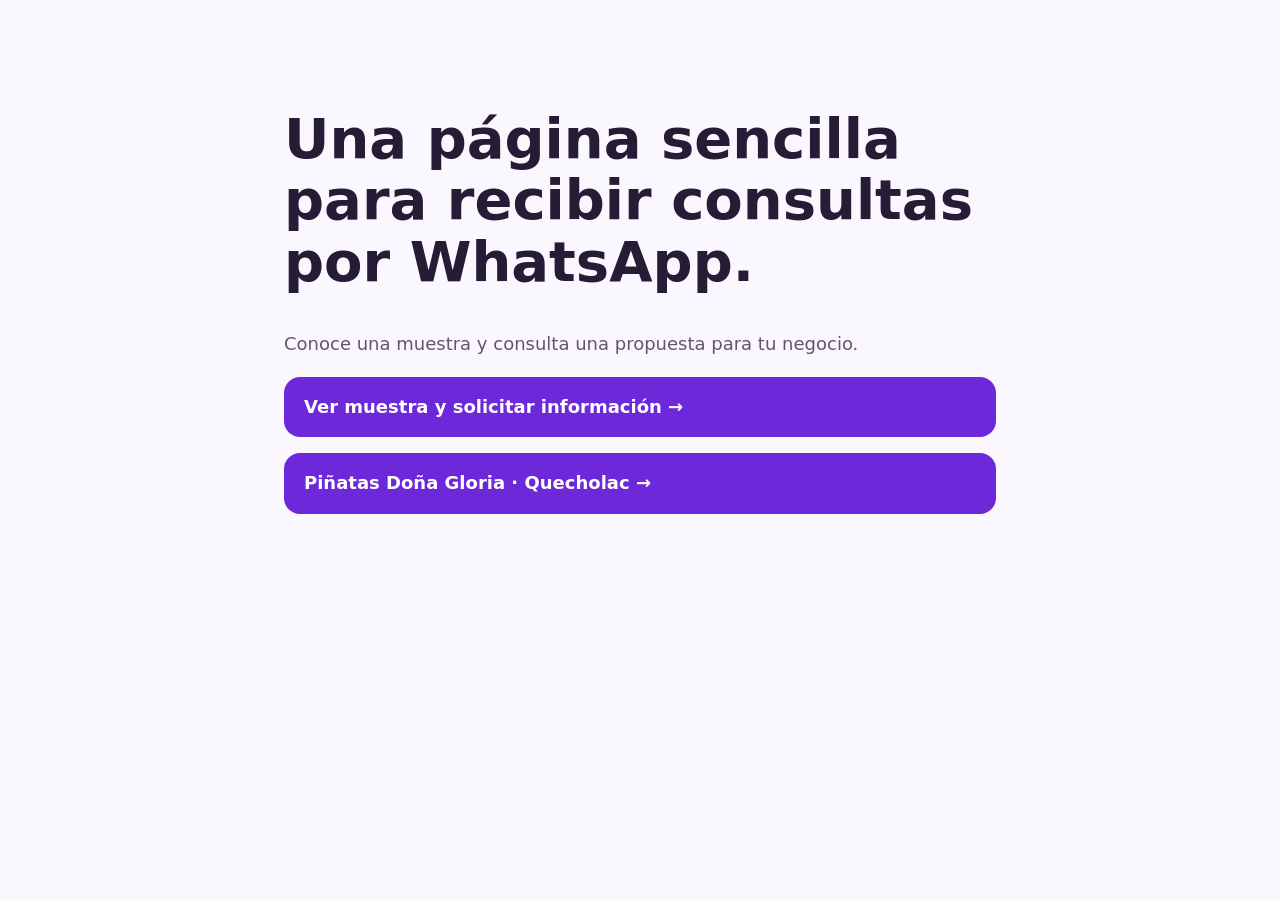
==== commit 0cb84ce3: "privacy: retirar temporalmente presentación profesional preservando lanzamientos" ====
--- a/index.html
+++ b/index.html
@@ -1,67 +1,2 @@
 <!doctype html>
-<html lang="es">
-<head>
-<meta charset="utf-8">
-<meta name="viewport" content="width=device-width,initial-scale=1">
-<title>Miguel Ángel Ruiz | Sistemas, desarrollo web e IA aplicada</title>
-<meta name="description" content="Perfil profesional de Miguel Ángel Ruiz: operaciones digitales, automatización con IA, sistemas de información y desarrollo web práctico orientado a problemas reales.">
-<meta name="robots" content="index,follow">
-<link rel="canonical" href="https://miguelangelruizfull-ai.github.io/">
-<meta name="author" content="Miguel Ángel Ruiz">
-<meta name="theme-color" content="#071018">
-<meta property="og:type" content="website">
-<meta property="og:locale" content="es_MX">
-<meta property="og:site_name" content="Miguel Ángel Ruiz — Portafolio profesional">
-<meta property="og:title" content="Miguel Ángel Ruiz | Sistemas, desarrollo web e IA aplicada">
-<meta property="og:description" content="Operaciones digitales, automatización con IA, sistemas de información y desarrollo web práctico orientado a problemas reales.">
-<meta property="og:url" content="https://miguelangelruizfull-ai.github.io/">
-<meta name="twitter:card" content="summary">
-<meta name="twitter:title" content="Miguel Ángel Ruiz | Sistemas, desarrollo web e IA aplicada">
-<meta name="twitter:description" content="Operaciones digitales, automatización con IA, sistemas de información y desarrollo web práctico orientado a problemas reales.">
-<link rel="alternate" hreflang="es-MX" href="https://miguelangelruizfull-ai.github.io/">
-<script type="application/ld+json">
-{
-  "@context": "https://schema.org",
-  "@type": "Person",
-  "name": "Miguel Ángel Ruiz",
-  "url": "https://miguelangelruizfull-ai.github.io/",
-  "sameAs": [
-    "https://github.com/miguelangelruizfull-ai",
-    "https://www.linkedin.com/in/miguel-angel-ruiz-ramirez-8a5991370"
-  ],
-  "knowsAbout": [
-    "Operaciones digitales",
-    "Automatización asistida por IA",
-    "Sistemas de información",
-    "HTML",
-    "CSS",
-    "JavaScript",
-    "Git",
-    "GitHub"
-  ]
-}
-</script>
-<style>
-:root{--bg:#071018;--p:#0d1822;--t:#f1f7fb;--m:#9fb3c1;--l:#203647;--a:#7ee7ff;--max:1120px;--shadow:0 24px 70px #0007}*{box-sizing:border-box}html{scroll-behavior:smooth}body{margin:0;background:radial-gradient(circle at 12% -10%,#123d54 0,transparent 34%),radial-gradient(circle at 88% 0,#2b245b 0,transparent 28%),linear-gradient(180deg,#061018,#08131c 60%,#061018);color:var(--t);font:16px/1.62 system-ui,-apple-system,Segoe UI,sans-serif}.w{width:min(calc(100% - 32px),var(--max));margin:auto}.nav{position:sticky;top:0;z-index:20;background:#071018df;backdrop-filter:blur(18px);border-bottom:1px solid #ffffff10}.navin{min-height:66px;display:flex;justify-content:space-between;align-items:center;gap:18px}.nav a{text-decoration:none;color:inherit}.links{display:flex;gap:13px;flex-wrap:wrap}.links a{color:var(--m)}.hero{padding:94px 0 68px}.k{display:inline-block;color:#c7f4ff;font-weight:850;letter-spacing:.09em;text-transform:uppercase;font-size:.76rem}.hero h1{font-size:clamp(3.2rem,8vw,6.6rem);line-height:.92;letter-spacing:-.065em;margin:18px 0 24px;max-width:1060px}.grad{background:linear-gradient(92deg,#fff,#a9ecff 45%,#b9acff);-webkit-background-clip:text;background-clip:text;color:transparent}.lead{color:var(--m);max-width:880px;font-size:clamp(1.05rem,2vw,1.28rem)}.actions{display:flex;gap:10px;flex-wrap:wrap;margin-top:28px}.btn{display:inline-block;padding:11px 15px;border:1px solid var(--l);border-radius:12px;text-decoration:none;font-weight:800;background:#0f1c27;color:var(--t)}.btn.primary{background:linear-gradient(135deg,#dff9ff,#c9c2ff);color:#071018;border-color:transparent}.stats{display:grid;grid-template-columns:repeat(4,1fr);gap:12px;margin-top:38px}.stat,.box{background:#0c1721bf;border:1px solid var(--l);border-radius:16px;padding:19px;box-shadow:var(--shadow)}.stat b{display:block;font-size:1.12rem}.stat span,.mut{color:var(--m)}section{padding:66px 0;border-top:1px solid #ffffff0e}h2{font-size:clamp(2.1rem,4.5vw,3.5rem);letter-spacing:-.045em;margin:0 0 12px}.intro{color:var(--m);max-width:850px}.cap{display:grid;grid-template-columns:repeat(3,1fr);gap:14px;margin-top:24px}.cap ul{padding-left:18px;color:var(--m)}.flow{display:grid;grid-template-columns:repeat(4,1fr);gap:14px;margin-top:24px}.timeline{position:relative;margin-top:28px;display:grid;gap:14px}.timeline::before{content:"";position:absolute;left:16px;top:8px;bottom:8px;width:1px;background:var(--l)}.milestone{position:relative;margin-left:38px;background:#0c1721bf;border:1px solid var(--l);border-radius:16px;padding:18px 20px}.milestone::before{content:"";position:absolute;left:-29px;top:24px;width:11px;height:11px;border-radius:50%;background:var(--a);box-shadow:0 0 0 5px #071018}.milestone time{display:block;color:#c7f4ff;font-size:.8rem;font-weight:850;letter-spacing:.06em;text-transform:uppercase;margin-bottom:5px}.milestone h3{margin:0 0 6px}.milestone p{margin:0;color:var(--m)}.statement{padding:30px;border-left:3px solid var(--a);background:#ffffff05;border-radius:0 18px 18px 0;font-size:clamp(1.2rem,3vw,1.9rem);line-height:1.4}.notice{border:1px solid #7ee7ff2c;background:#7ee7ff09;border-radius:14px;padding:17px;color:#c9d9e2;margin-top:22px}footer{padding:38px 0;color:var(--m);border-top:1px solid #ffffff0e}@media(max-width:900px){.stats,.cap,.flow{grid-template-columns:1fr 1fr}.navin{align-items:flex-start;flex-direction:column;padding:11px 0}.links{width:100%;overflow-x:auto;white-space:nowrap;padding-bottom:5px}}@media(max-width:580px){.stats,.cap,.flow{grid-template-columns:1fr}.hero{padding-top:62px}.hero h1{font-size:clamp(3rem,16vw,5rem)}}
-/* accessibility-root-task */
-.skip-link{position:fixed;left:16px;top:12px;z-index:100;padding:10px 14px;border-radius:10px;background:#fff;color:#071018;font-weight:850;text-decoration:none;transform:translateY(-180%);transition:transform .15s ease}
-.skip-link:focus{transform:none}
-a:focus-visible,button:focus-visible,input:focus-visible{outline:3px solid var(--a);outline-offset:3px}
-.links a,.btn{min-height:44px;display:inline-flex;align-items:center}
-[id]{scroll-margin-top:86px}
-@media(prefers-reduced-motion:reduce){html{scroll-behavior:auto}*,*::before,*::after{animation-duration:.01ms!important;animation-iteration-count:1!important;transition-duration:.01ms!important;scroll-behavior:auto!important}}
-@media(forced-colors:active){.grad{background:none;color:CanvasText}.btn.primary{background:ButtonFace;color:ButtonText;border:1px solid ButtonText}.skip-link{background:Canvas;color:CanvasText;border:1px solid CanvasText}}
-
-.hero{padding:76px 0 52px}.hero h1{font-size:clamp(2.8rem,6.8vw,5.4rem);max-width:920px;line-height:1.04}.lead{max-width:740px}.selected{display:grid;grid-template-columns:1.15fr 1fr;gap:24px;align-items:center}.preview{background:#101f2c;border:1px solid var(--l);border-radius:18px;padding:24px}.preview-row{padding:14px 0;border-bottom:1px solid var(--l);display:flex;justify-content:space-between;gap:12px}.badge{font-size:.8rem;background:#7ee7ff15;border-radius:20px;padding:5px 10px;color:#c7f4ff}.box h3{margin-top:0}.links{font-size:.92rem}.tech{color:var(--a);font-size:.9rem}.navin{flex-direction:row}.links{flex-wrap:nowrap}.sample-note{font-size:.82rem;color:var(--m)}@media(max-width:700px){.selected{grid-template-columns:1fr}.navin{flex-direction:column}.hero{padding:44px 0}.cap{grid-template-columns:1fr}.links{gap:18px}.preview{padding:18px}}
-</style>
-</head>
-<body>
-<a class="skip-link" href="#inicio">Saltar al contenido principal</a>
-<nav class="nav" aria-label="Navegación principal"><div class="w navin"><a href="#inicio"><b>Miguel Ángel Ruiz</b></a><div class="links"><a href="#seleccion">Muestra de trabajo</a><a href="#capacidad">Capacidades</a><a href="#contacto">Contacto</a></div></div></nav>
-<main id="inicio" tabindex="-1">
-<header class="hero"><div class="w"><span class="k">Ingeniero en sistemas computacionales</span><h1>Información clara.<br><span class="grad">Herramientas que ayudan a trabajar.</span></h1><p class="lead">Desarrollo interfaces web y estructuras de información para organizar procesos. Combino HTML, CSS, JavaScript y documentación con IA asistida y revisión humana.</p><div class="actions"><a class="btn primary" href="#seleccion">Explorar muestra interactiva</a><a class="btn" href="https://www.linkedin.com/in/miguel-angel-ruiz-ramirez-8a5991370" target="_blank" rel="me noopener noreferrer">Contactar en LinkedIn ↗</a></div><p class="tech">Desarrollo web · Sistemas de información · Automatización asistida</p></div></header>
-<section id="seleccion"><div class="w selected"><div><span class="k">Selección profesional</span><h2>De una lista a una interfaz útil.</h2><p class="intro">Una muestra breve para explorar organización visual, búsqueda, filtros y estados de trabajo. Diseñada para revisar el comportamiento en computadora y celular.</p><p class="sample-note">Demostración ilustrativa con datos ficticios. No representa clientes, expedientes ni resultados de una operación real.</p><div class="actions"><a class="btn primary" href="/muestras/organizador/">Abrir demostración ↗</a><a class="btn" href="https://github.com/miguelangelruizfull-ai/miguelangelruizfull-ai.github.io/tree/main/muestras/organizador" target="_blank" rel="noopener noreferrer">Revisar código ↗</a></div></div><div class="preview" aria-label="Vista ilustrativa del organizador"><span class="k">Organizador de tareas</span><h3>Trabajo visible, siguiente paso claro.</h3><div class="preview-row"><span>Revisar interfaz</span><span class="badge">En curso</span></div><div class="preview-row"><span>Organizar recursos</span><span class="badge">Pendiente</span></div><div class="preview-row"><span>Documentar entrega</span><span class="badge">Listo</span></div><p class="sample-note">La demo permite filtrar y actualizar estados localmente.</p></div></div></section>
-<section id="capacidad"><div class="w"><span class="k">Qué aporto al equipo</span><h2>Construir, ordenar y validar.</h2><div class="cap"><article class="box"><h3>Desarrollo web</h3><p class="mut">Interfaces con HTML, CSS y JavaScript; adaptación a móvil, navegación clara y controles accesibles.</p></article><article class="box"><h3>Sistemas de información</h3><p class="mut">Estructuras de datos, estados de trabajo y documentación para consultar información y continuar procesos.</p></article><article class="box"><h3>IA aplicada</h3><p class="mut">Asistencia para organizar y redactar, con verificación de fuentes y revisión humana antes de publicar.</p></article></div><p class="tech">Herramientas: HTML · CSS · JavaScript · JSON · Git · GitHub</p></div></section>
-<section id="metodo"><div class="w"><h2>Cómo abordo un problema.</h2><div class="flow"><article class="box"><h3>01 · Entender</h3><p class="mut">Identificar quién usa la herramienta y qué necesita resolver.</p></article><article class="box"><h3>02 · Estructurar</h3><p class="mut">Definir información, estados y un siguiente paso visible.</p></article><article class="box"><h3>03 · Construir</h3><p class="mut">Crear una solución pequeña que pueda revisarse y utilizarse.</p></article><article class="box"><h3>04 · Verificar</h3><p class="mut">Comprobar comportamiento, accesibilidad y exposición de datos.</p></article></div></div></section>
-<section id="contacto"><div class="w"><span class="k">Contacto profesional</span><h2>Conversemos sobre tu equipo.</h2><p class="intro">Para oportunidades de desarrollo web, sistemas de información u operaciones digitales, puedes contactarme en LinkedIn y revisar el código público de esta muestra en GitHub.</p><div class="actions"><a class="btn primary" href="https://www.linkedin.com/in/miguel-angel-ruiz-ramirez-8a5991370" target="_blank" rel="me noopener noreferrer">Abrir LinkedIn ↗</a><a class="btn" href="https://github.com/miguelangelruizfull-ai" target="_blank" rel="me noopener noreferrer">Perfil de GitHub ↗</a></div></div></section>
-</main><footer><div class="w">Miguel Ángel Ruiz · Ingeniería en sistemas · Desarrollo web · IA aplicada</div></footer></body></html>+<html lang="es-MX"><head><meta charset="utf-8"><meta name="viewport" content="width=device-width,initial-scale=1"><meta name="robots" content="noindex,follow"><title>Servicios digitales para negocios</title><style>*{box-sizing:border-box}body{margin:0;background:#faf7ff;color:#251c36;font:18px/1.6 system-ui,sans-serif}main{max-width:760px;margin:auto;padding:70px 24px}h1{font-size:clamp(2.2rem,6vw,3.5rem);line-height:1.1}a{display:block;margin:16px 0;padding:16px 20px;border-radius:16px;background:#6d28d9;color:white;text-decoration:none;font-weight:700}a:focus-visible{outline:3px solid #db2777;outline-offset:4px}p{color:#62556f}</style></head><body><main><h1>Una página sencilla para recibir consultas por WhatsApp.</h1><p>Conoce una muestra y consulta una propuesta para tu negocio.</p><a href="/primer-pedido-gratis/">Ver muestra y solicitar información →</a><a href="/negocios/pinatas-personalizadas-quecholac/">Piñatas Doña Gloria · Quecholac →</a></main></body></html>
